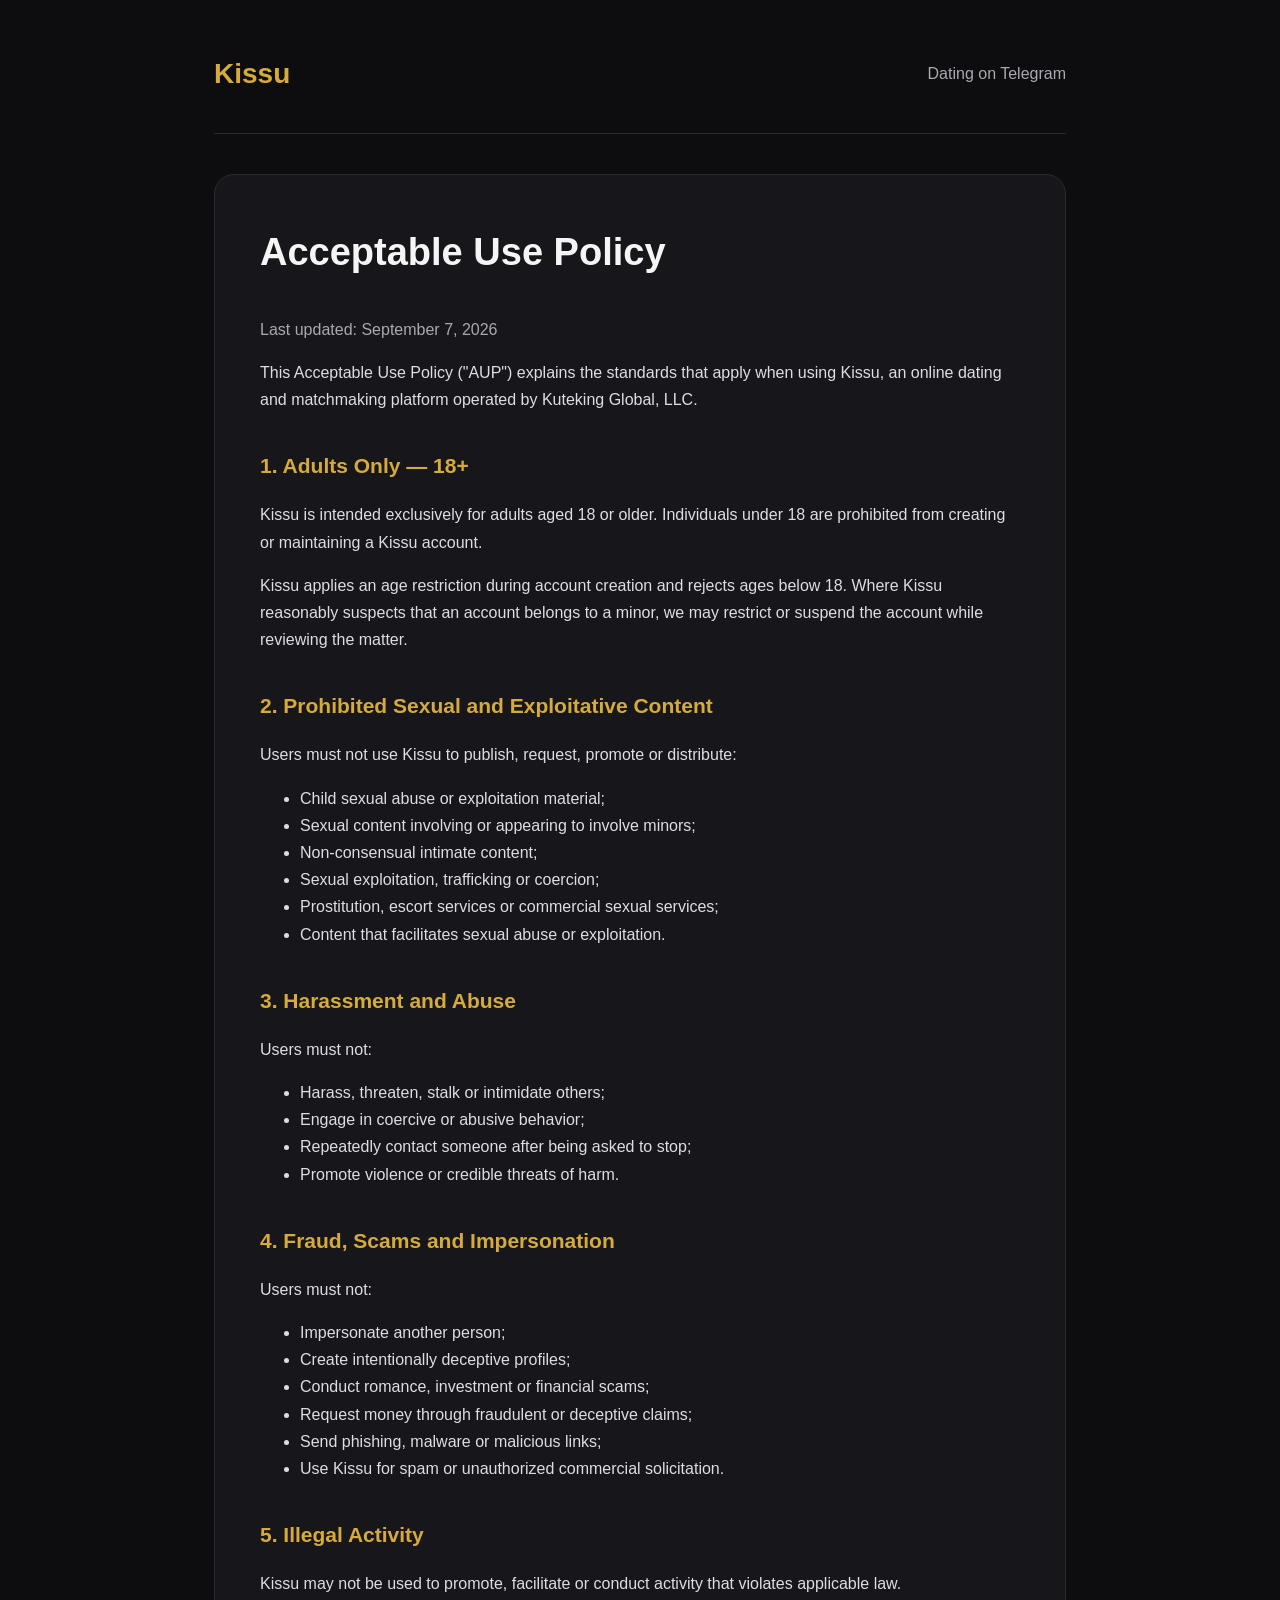
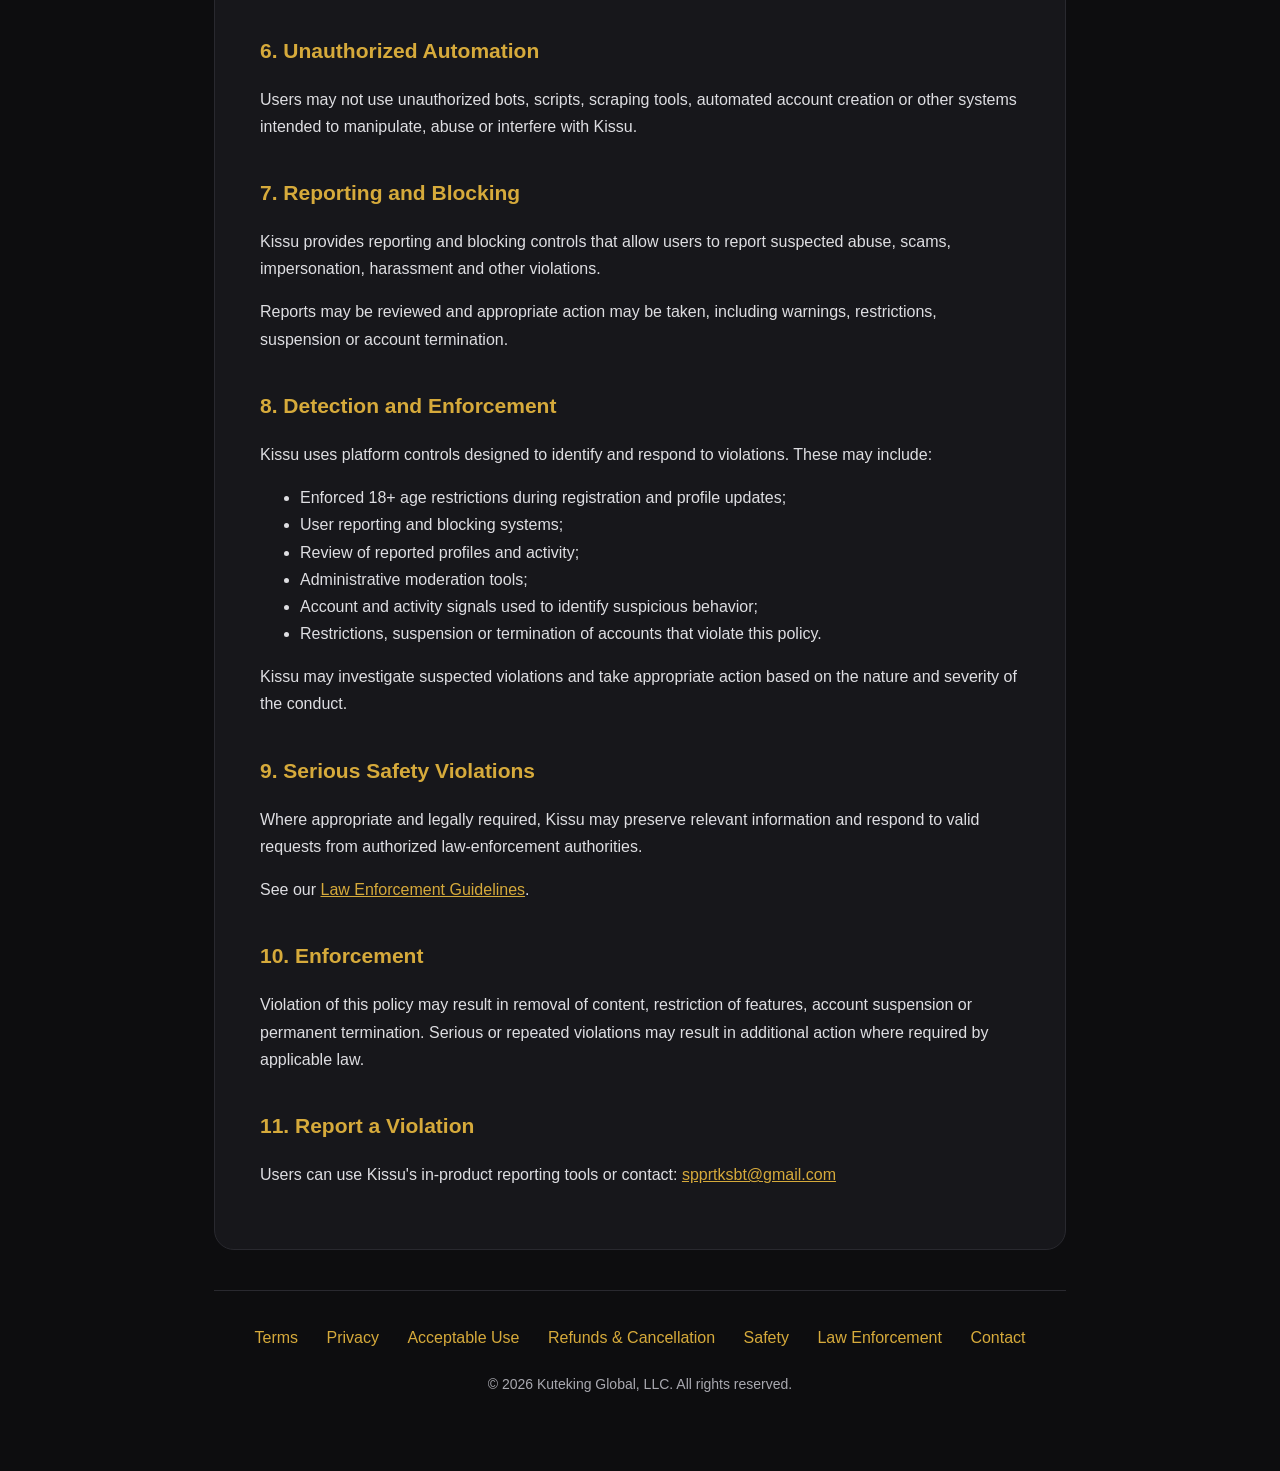
==== acceptable-use.html @ 8da8ca39 "Create acceptable-use.html fix errors" ====
<!DOCTYPE html>
<html lang="en">
<head>
<meta charset="UTF-8">
<meta name="viewport" content="width=device-width, initial-scale=1.0">

<title>Acceptable Use Policy | Kissu</title>
<meta name="description"
content="Kissu Acceptable Use Policy and platform safety standards.">

<link rel="stylesheet" href="/legal.css">
</head>

<body>
<main class="legal-page">

<header class="legal-header">
<a href="/" class="brand">Kissu</a>
<span>Dating on Telegram</span>
</header>

<article>

<h1>Acceptable Use Policy</h1>
<p class="updated">Last updated: September 7, 2026</p>

<p>
This Acceptable Use Policy ("AUP") explains the standards that apply
when using Kissu, an online dating and matchmaking platform operated
by Kuteking Global, LLC.
</p>

<h2>1. Adults Only — 18+</h2>

<p>
Kissu is intended exclusively for adults aged 18 or older.
Individuals under 18 are prohibited from creating or maintaining
a Kissu account.
</p>

<p>
Kissu applies an age restriction during account creation and rejects
ages below 18. Where Kissu reasonably suspects that an account belongs
to a minor, we may restrict or suspend the account while reviewing
the matter.
</p>

<h2>2. Prohibited Sexual and Exploitative Content</h2>

<p>Users must not use Kissu to publish, request, promote or distribute:</p>

<ul>
<li>Child sexual abuse or exploitation material;</li>
<li>Sexual content involving or appearing to involve minors;</li>
<li>Non-consensual intimate content;</li>
<li>Sexual exploitation, trafficking or coercion;</li>
<li>Prostitution, escort services or commercial sexual services;</li>
<li>Content that facilitates sexual abuse or exploitation.</li>
</ul>

<h2>3. Harassment and Abuse</h2>

<p>Users must not:</p>

<ul>
<li>Harass, threaten, stalk or intimidate others;</li>
<li>Engage in coercive or abusive behavior;</li>
<li>Repeatedly contact someone after being asked to stop;</li>
<li>Promote violence or credible threats of harm.</li>
</ul>

<h2>4. Fraud, Scams and Impersonation</h2>

<p>Users must not:</p>

<ul>
<li>Impersonate another person;</li>
<li>Create intentionally deceptive profiles;</li>
<li>Conduct romance, investment or financial scams;</li>
<li>Request money through fraudulent or deceptive claims;</li>
<li>Send phishing, malware or malicious links;</li>
<li>Use Kissu for spam or unauthorized commercial solicitation.</li>
</ul>

<h2>5. Illegal Activity</h2>

<p>
Kissu may not be used to promote, facilitate or conduct activity
that violates applicable law.
</p>

<h2>6. Unauthorized Automation</h2>

<p>
Users may not use unauthorized bots, scripts, scraping tools,
automated account creation or other systems intended to manipulate,
abuse or interfere with Kissu.
</p>

<h2>7. Reporting and Blocking</h2>

<p>
Kissu provides reporting and blocking controls that allow users to
report suspected abuse, scams, impersonation, harassment and other
violations.
</p>

<p>
Reports may be reviewed and appropriate action may be taken,
including warnings, restrictions, suspension or account termination.
</p>

<h2>8. Detection and Enforcement</h2>

<p>
Kissu uses platform controls designed to identify and respond to
violations. These may include:
</p>

<ul>
<li>Enforced 18+ age restrictions during registration and profile updates;</li>
<li>User reporting and blocking systems;</li>
<li>Review of reported profiles and activity;</li>
<li>Administrative moderation tools;</li>
<li>Account and activity signals used to identify suspicious behavior;</li>
<li>Restrictions, suspension or termination of accounts that violate this policy.</li>
</ul>

<p>
Kissu may investigate suspected violations and take appropriate
action based on the nature and severity of the conduct.
</p>

<h2>9. Serious Safety Violations</h2>

<p>
Where appropriate and legally required, Kissu may preserve relevant
information and respond to valid requests from authorized
law-enforcement authorities.
</p>

<p>
See our
<a href="/law-enforcement.html">Law Enforcement Guidelines</a>.
</p>

<h2>10. Enforcement</h2>

<p>
Violation of this policy may result in removal of content,
restriction of features, account suspension or permanent termination.
Serious or repeated violations may result in additional action where
required by applicable law.
</p>

<h2>11. Report a Violation</h2>

<p>
Users can use Kissu's in-product reporting tools or contact:
<a href="mailto:spprtksbt@gmail.com">spprtksbt@gmail.com</a>
</p>

</article>

<footer class="legal-footer">
<a href="/terms.html">Terms</a>
<a href="/privacy.html">Privacy</a>
<a href="/acceptable-use.html">Acceptable Use</a>
<a href="/refund-policy.html">Refunds & Cancellation</a>
<a href="/safety.html">Safety</a>
<a href="/law-enforcement.html">Law Enforcement</a>
<a href="/contact.html">Contact</a>

<p>© 2026 Kuteking Global, LLC. All rights reserved.</p>
</footer>

</main>
</body>
</html>
---- legal.css ----
:root {
  --gold: #d6aa3b;
  --black: #0d0d0f;
  --panel: #17171b;
  --text: #f5f5f5;
  --muted: #a9a9b0;
  --border: #29292f;
}

* {
  box-sizing: border-box;
}

body {
  margin: 0;
  background: var(--black);
  color: var(--text);
  font-family: Inter, -apple-system, BlinkMacSystemFont, "Segoe UI",
               Roboto, Arial, sans-serif;
  line-height: 1.7;
}

.legal-page {
  max-width: 900px;
  margin: auto;
  padding: 30px 24px 60px;
}

.legal-header {
  padding: 20px 0 35px;
  border-bottom: 1px solid var(--border);
  margin-bottom: 40px;
  display: flex;
  justify-content: space-between;
  align-items: center;
}

.brand {
  color: var(--gold);
  font-size: 28px;
  font-weight: 800;
  text-decoration: none;
}

.legal-header span,
.updated {
  color: var(--muted);
}

article {
  background: var(--panel);
  padding: 45px;
  border-radius: 20px;
  border: 1px solid var(--border);
}

h1 {
  font-size: 38px;
  margin-top: 0;
}

h2 {
  color: var(--gold);
  margin-top: 35px;
  font-size: 21px;
}

p,
li {
  color: #dedee2;
}

a {
  color: var(--gold);
}

.legal-footer {
  margin-top: 40px;
  padding-top: 25px;
  border-top: 1px solid var(--border);
  text-align: center;
}

.legal-footer a {
  display: inline-block;
  margin: 8px 12px;
  text-decoration: none;
}

.legal-footer p {
  color: var(--muted);
  font-size: 14px;
}

@media (max-width: 600px) {

  .legal-page {
    padding: 18px 14px 40px;
  }

  article {
    padding: 25px 20px;
    border-radius: 14px;
  }

  h1 {
    font-size: 30px;
  }

  .legal-header {
    align-items: flex-start;
    flex-direction: column;
    gap: 4px;
  }

}
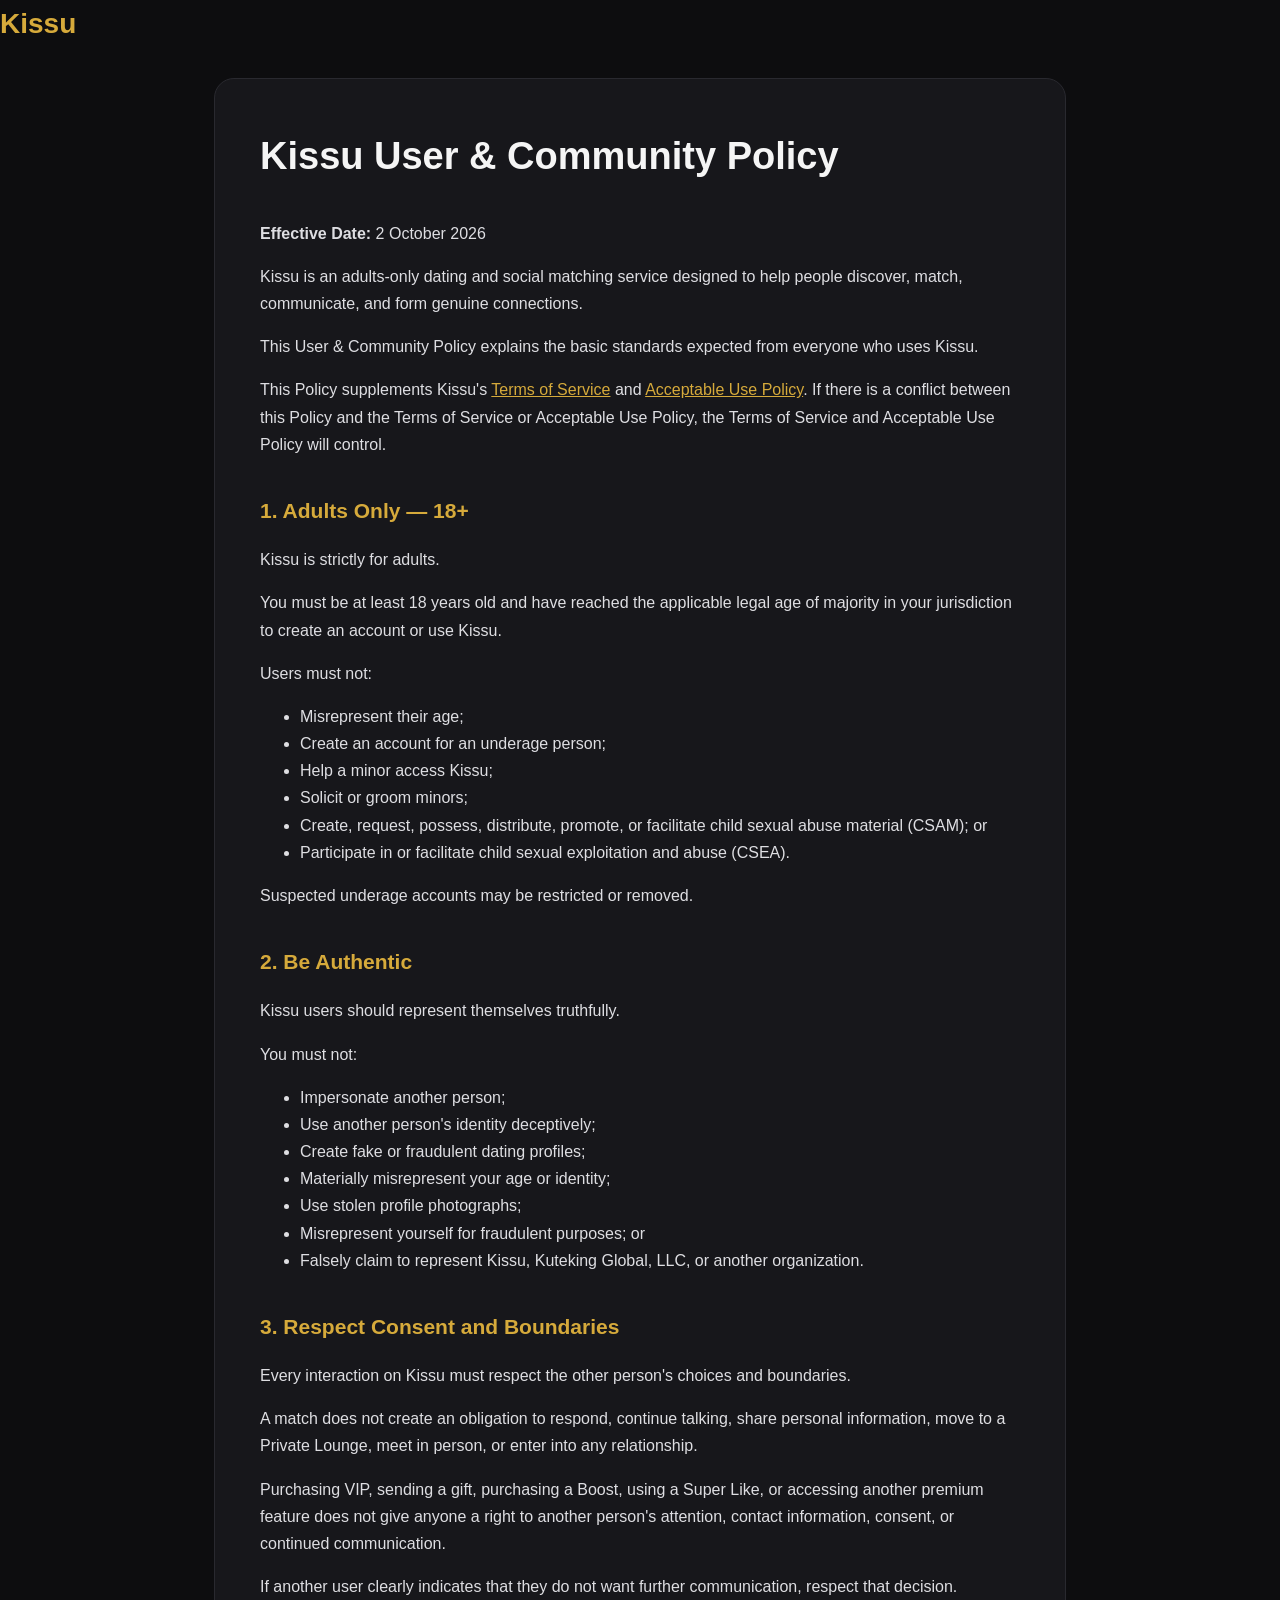
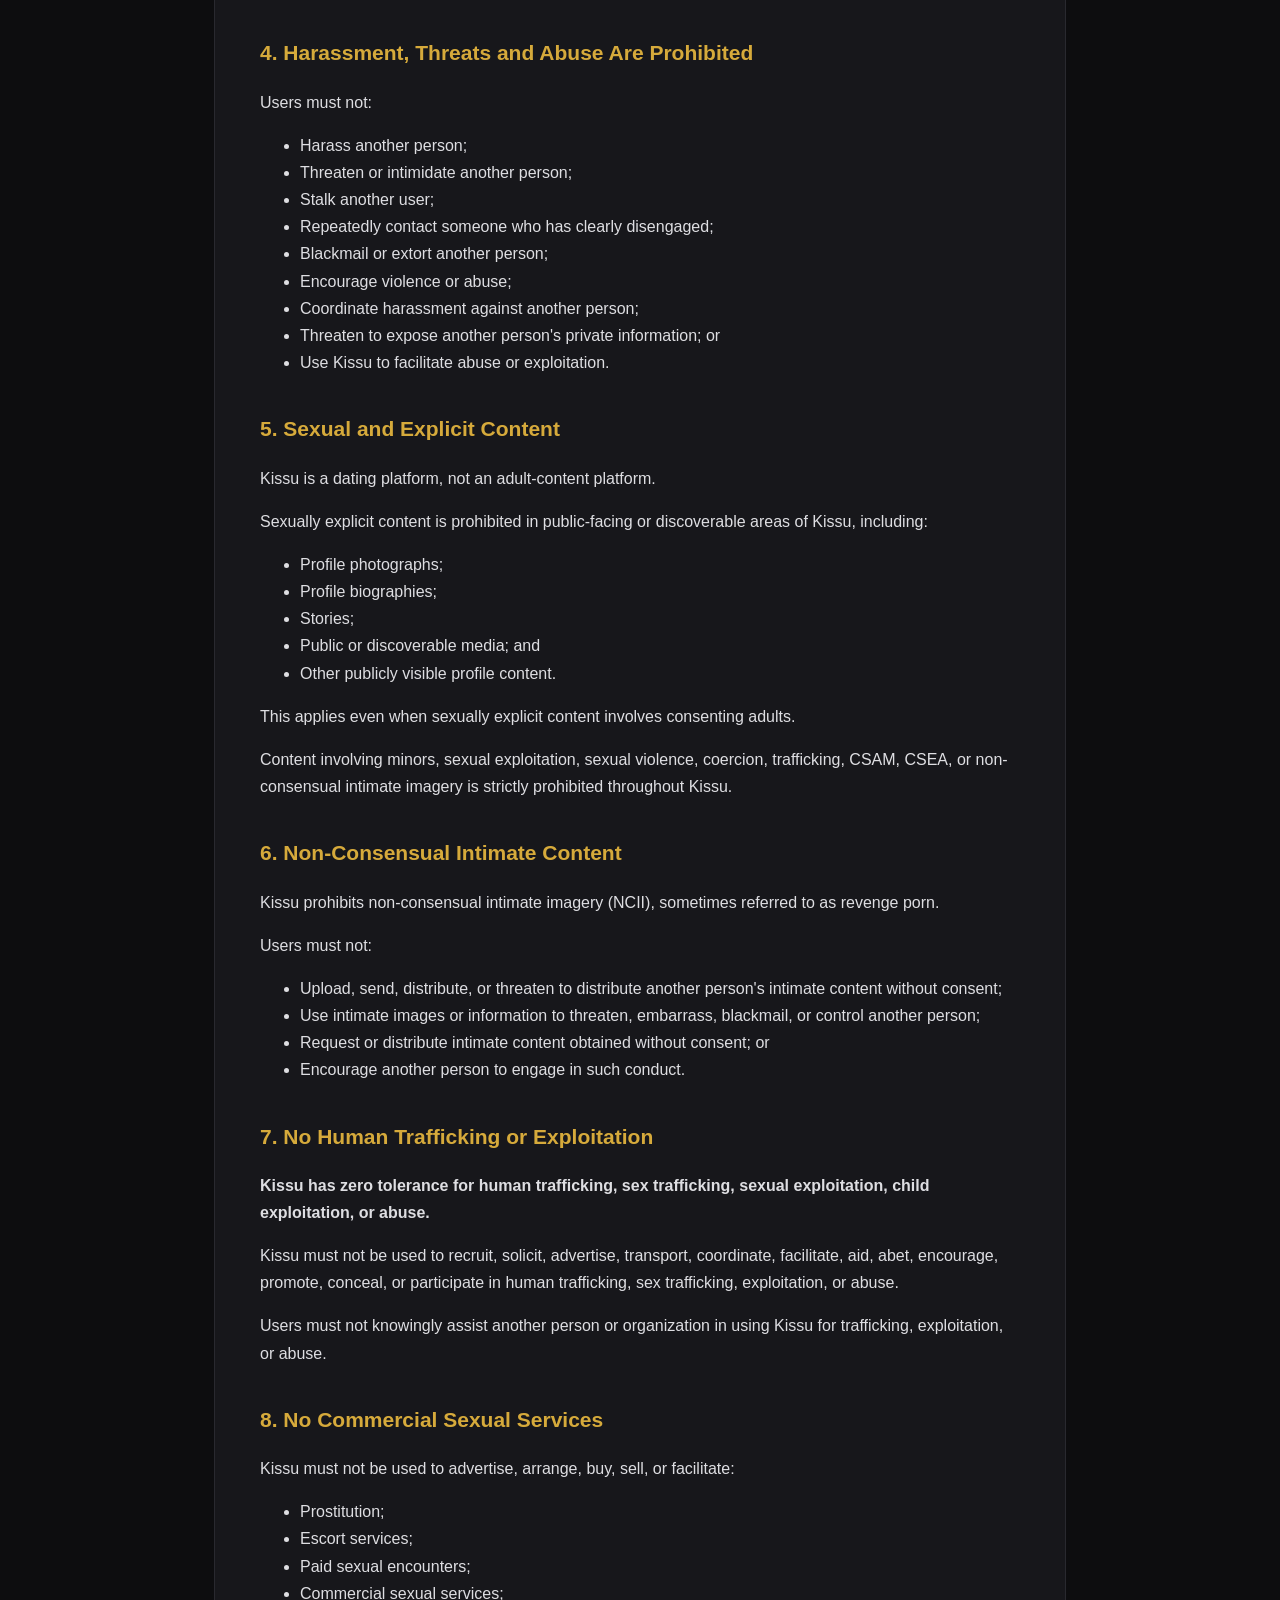
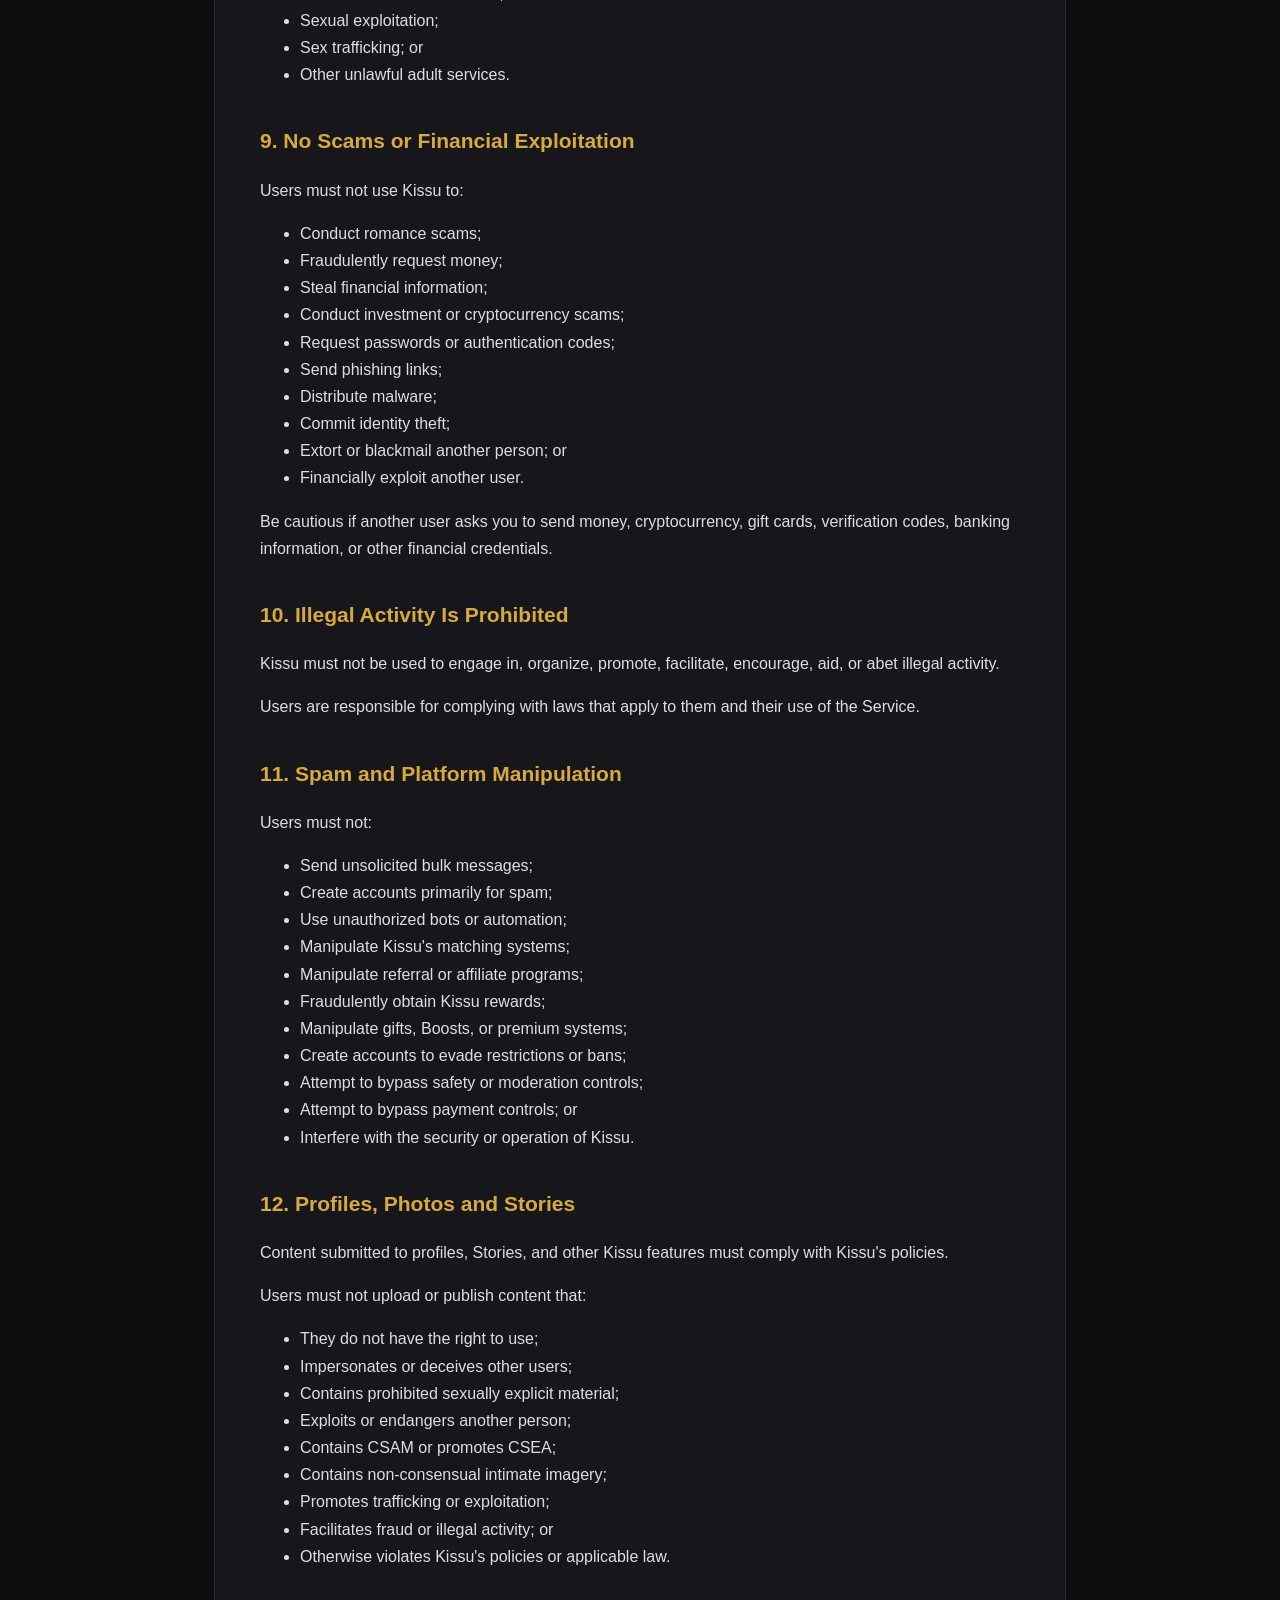
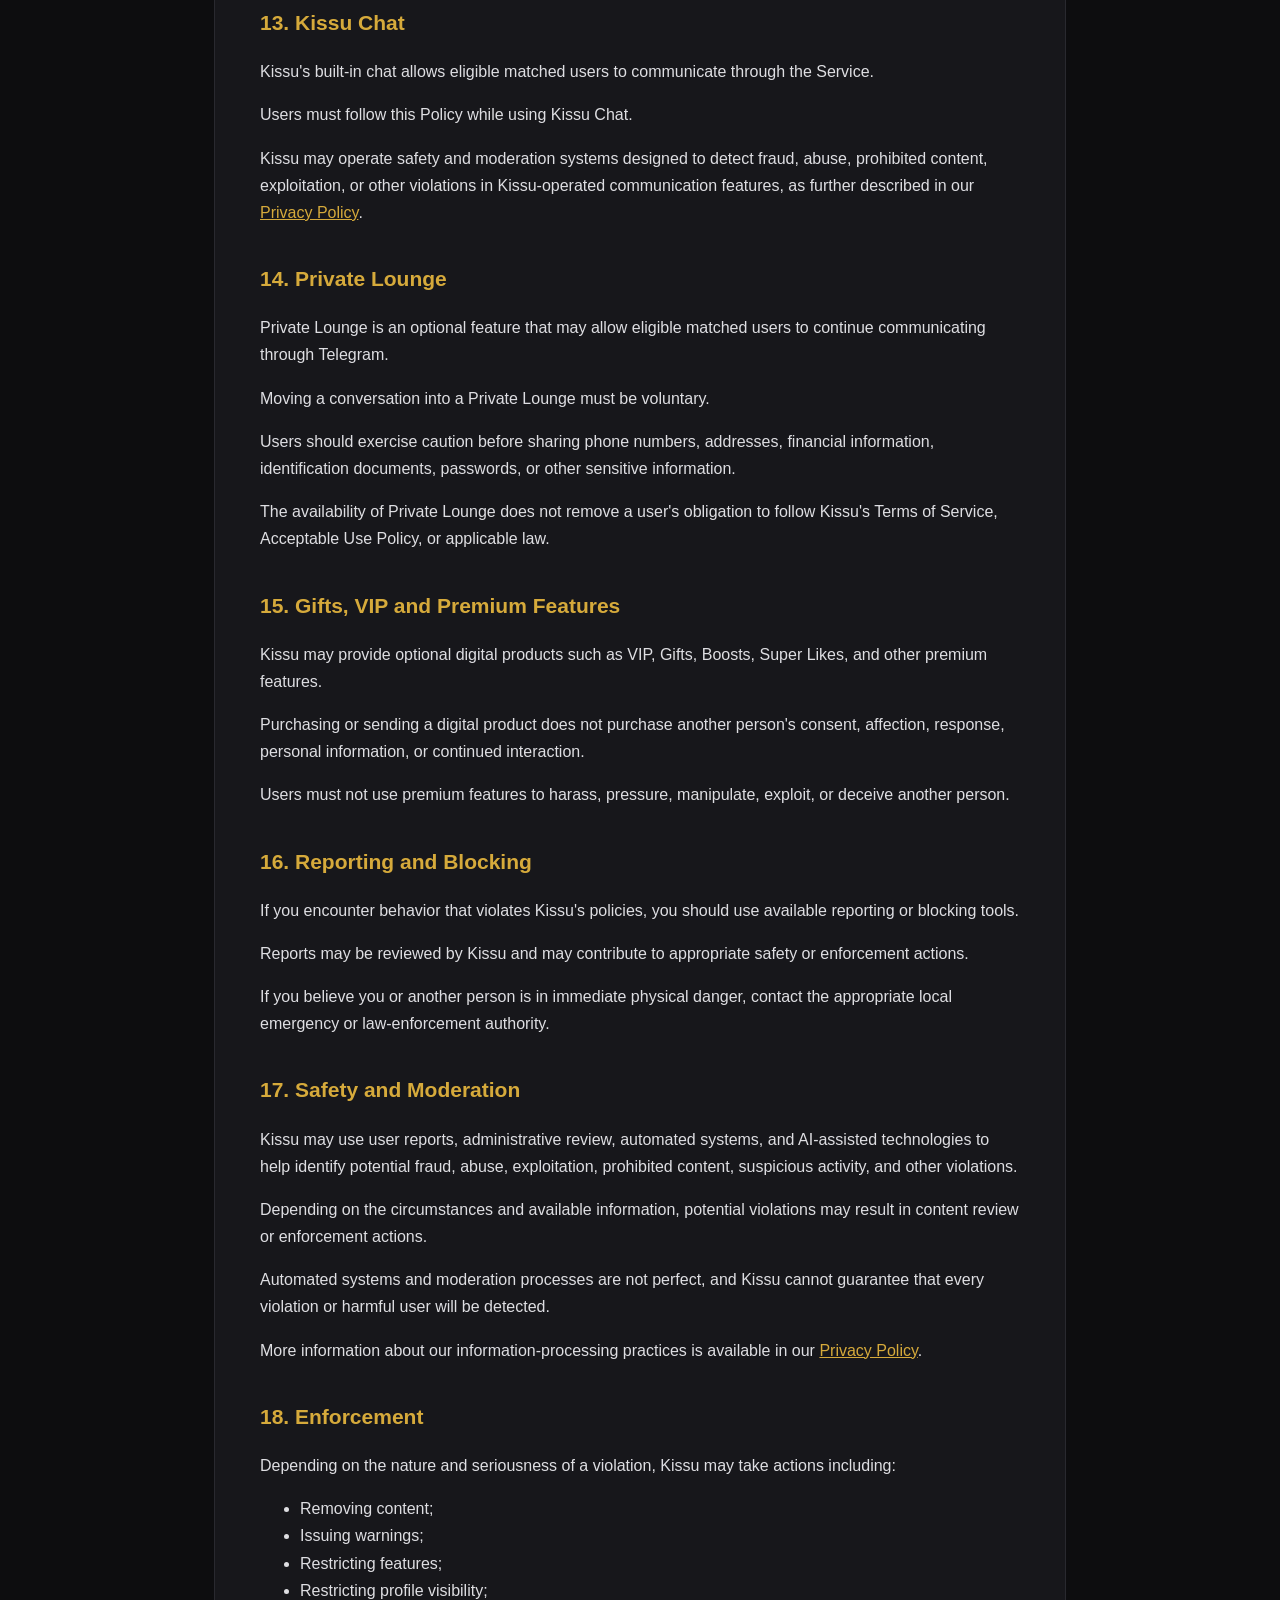
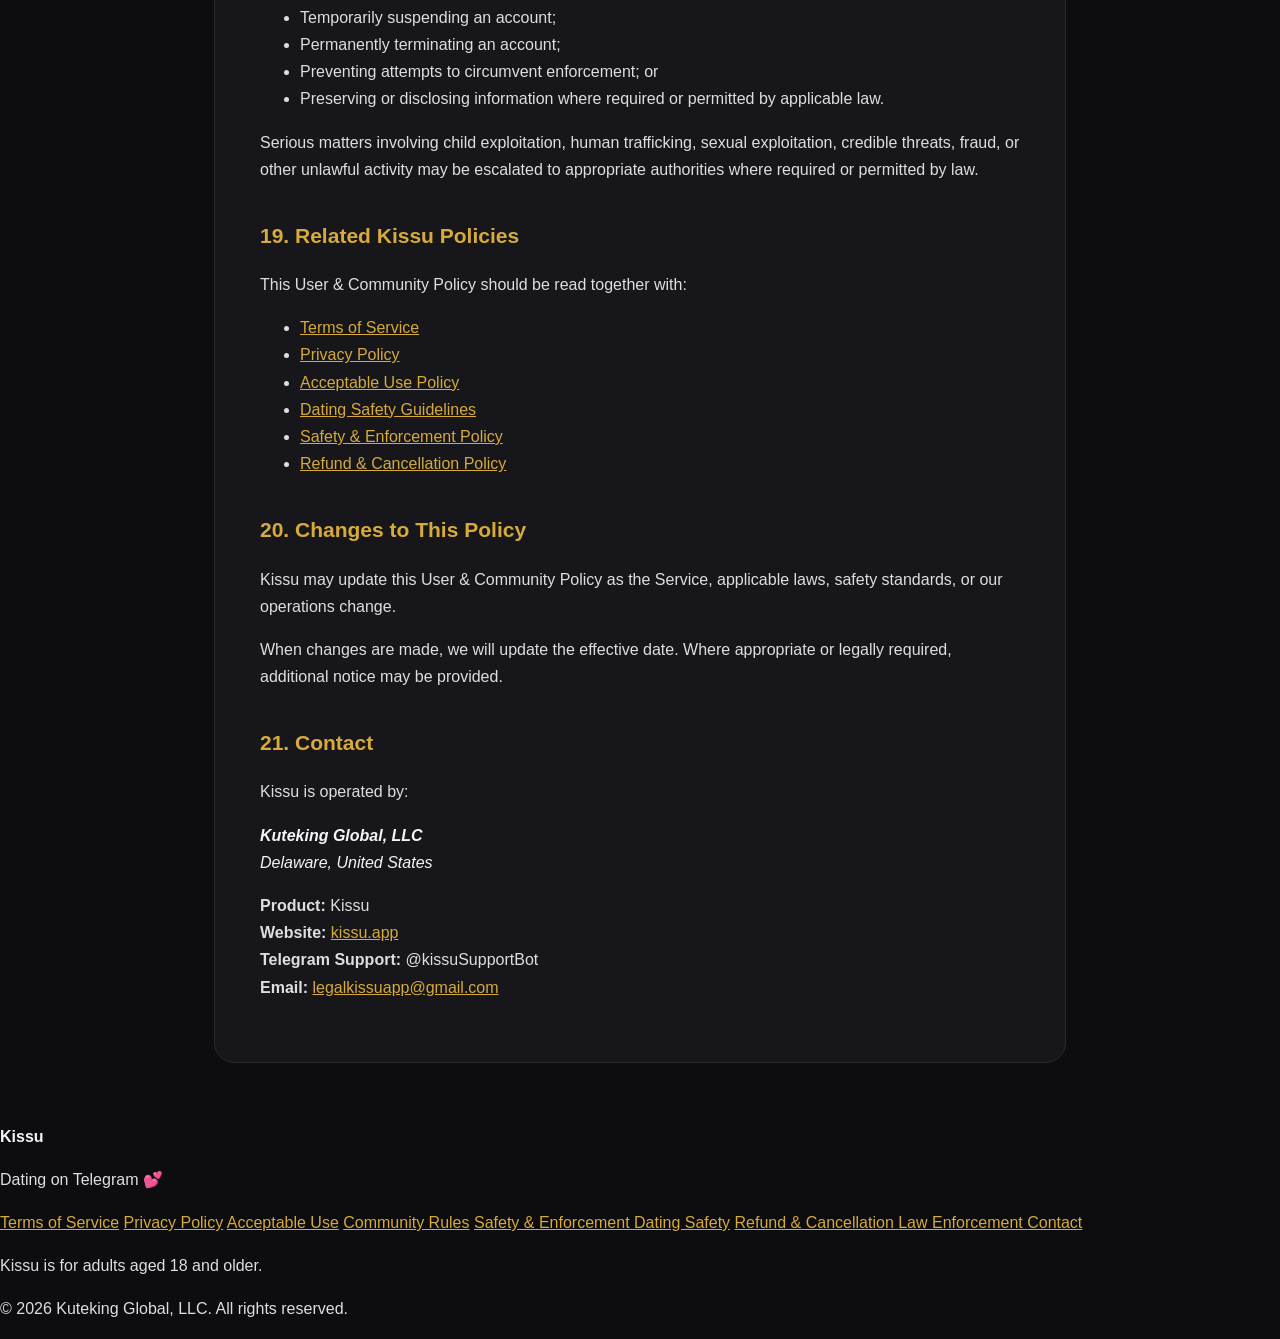
==== commit 75bddea4: "Update acceptable-use.html fix errors" ====
--- a/acceptable-use.html
+++ b/acceptable-use.html
@@ -1,179 +1,590 @@
 <!DOCTYPE html>
 <html lang="en">
 <head>
-<meta charset="UTF-8">
-<meta name="viewport" content="width=device-width, initial-scale=1.0">
-
-<title>Acceptable Use Policy | Kissu</title>
-<meta name="description"
-content="Kissu Acceptable Use Policy and platform safety standards.">
-
-<link rel="stylesheet" href="/legal.css">
+  <meta charset="UTF-8">
+  <meta name="viewport" content="width=device-width, initial-scale=1.0">
+
+  <title>User & Community Policy | Kissu</title>
+
+  <meta
+    name="description"
+    content="Kissu User and Community Policy outlining the rules and standards for using the Kissu dating and social matching platform."
+  >
+
+  <meta name="robots" content="index, follow">
+
+  <link rel="stylesheet" href="/legal.css">
 </head>
 
 <body>
+
+<header class="site-header">
+  <div class="container">
+    <a href="/" class="brand">Kissu</a>
+  </div>
+</header>
+
+
 <main class="legal-page">
-
-<header class="legal-header">
-<a href="/" class="brand">Kissu</a>
-<span>Dating on Telegram</span>
-</header>
-
-<article>
-
-<h1>Acceptable Use Policy</h1>
-<p class="updated">Last updated: September 7, 2026</p>
-
-<p>
-This Acceptable Use Policy ("AUP") explains the standards that apply
-when using Kissu, an online dating and matchmaking platform operated
-by Kuteking Global, LLC.
-</p>
-
-<h2>1. Adults Only — 18+</h2>
-
-<p>
-Kissu is intended exclusively for adults aged 18 or older.
-Individuals under 18 are prohibited from creating or maintaining
-a Kissu account.
-</p>
-
-<p>
-Kissu applies an age restriction during account creation and rejects
-ages below 18. Where Kissu reasonably suspects that an account belongs
-to a minor, we may restrict or suspend the account while reviewing
-the matter.
-</p>
-
-<h2>2. Prohibited Sexual and Exploitative Content</h2>
-
-<p>Users must not use Kissu to publish, request, promote or distribute:</p>
-
-<ul>
-<li>Child sexual abuse or exploitation material;</li>
-<li>Sexual content involving or appearing to involve minors;</li>
-<li>Non-consensual intimate content;</li>
-<li>Sexual exploitation, trafficking or coercion;</li>
-<li>Prostitution, escort services or commercial sexual services;</li>
-<li>Content that facilitates sexual abuse or exploitation.</li>
-</ul>
-
-<h2>3. Harassment and Abuse</h2>
-
-<p>Users must not:</p>
-
-<ul>
-<li>Harass, threaten, stalk or intimidate others;</li>
-<li>Engage in coercive or abusive behavior;</li>
-<li>Repeatedly contact someone after being asked to stop;</li>
-<li>Promote violence or credible threats of harm.</li>
-</ul>
-
-<h2>4. Fraud, Scams and Impersonation</h2>
-
-<p>Users must not:</p>
-
-<ul>
-<li>Impersonate another person;</li>
-<li>Create intentionally deceptive profiles;</li>
-<li>Conduct romance, investment or financial scams;</li>
-<li>Request money through fraudulent or deceptive claims;</li>
-<li>Send phishing, malware or malicious links;</li>
-<li>Use Kissu for spam or unauthorized commercial solicitation.</li>
-</ul>
-
-<h2>5. Illegal Activity</h2>
-
-<p>
-Kissu may not be used to promote, facilitate or conduct activity
-that violates applicable law.
-</p>
-
-<h2>6. Unauthorized Automation</h2>
-
-<p>
-Users may not use unauthorized bots, scripts, scraping tools,
-automated account creation or other systems intended to manipulate,
-abuse or interfere with Kissu.
-</p>
-
-<h2>7. Reporting and Blocking</h2>
-
-<p>
-Kissu provides reporting and blocking controls that allow users to
-report suspected abuse, scams, impersonation, harassment and other
-violations.
-</p>
-
-<p>
-Reports may be reviewed and appropriate action may be taken,
-including warnings, restrictions, suspension or account termination.
-</p>
-
-<h2>8. Detection and Enforcement</h2>
-
-<p>
-Kissu uses platform controls designed to identify and respond to
-violations. These may include:
-</p>
-
-<ul>
-<li>Enforced 18+ age restrictions during registration and profile updates;</li>
-<li>User reporting and blocking systems;</li>
-<li>Review of reported profiles and activity;</li>
-<li>Administrative moderation tools;</li>
-<li>Account and activity signals used to identify suspicious behavior;</li>
-<li>Restrictions, suspension or termination of accounts that violate this policy.</li>
-</ul>
-
-<p>
-Kissu may investigate suspected violations and take appropriate
-action based on the nature and severity of the conduct.
-</p>
-
-<h2>9. Serious Safety Violations</h2>
-
-<p>
-Where appropriate and legally required, Kissu may preserve relevant
-information and respond to valid requests from authorized
-law-enforcement authorities.
-</p>
-
-<p>
-See our
-<a href="/law-enforcement.html">Law Enforcement Guidelines</a>.
-</p>
-
-<h2>10. Enforcement</h2>
-
-<p>
-Violation of this policy may result in removal of content,
-restriction of features, account suspension or permanent termination.
-Serious or repeated violations may result in additional action where
-required by applicable law.
-</p>
-
-<h2>11. Report a Violation</h2>
-
-<p>
-Users can use Kissu's in-product reporting tools or contact:
-<a href="mailto:spprtksbt@gmail.com">spprtksbt@gmail.com</a>
-</p>
-
-</article>
-
-<footer class="legal-footer">
-<a href="/terms.html">Terms</a>
-<a href="/privacy.html">Privacy</a>
-<a href="/acceptable-use.html">Acceptable Use</a>
-<a href="/refund-policy.html">Refunds & Cancellation</a>
-<a href="/safety.html">Safety</a>
-<a href="/law-enforcement.html">Law Enforcement</a>
-<a href="/contact.html">Contact</a>
-
-<p>© 2026 Kuteking Global, LLC. All rights reserved.</p>
+  <article class="container">
+
+    <h1>Kissu User &amp; Community Policy</h1>
+
+    <p>
+      <strong>Effective Date:</strong> 2 October 2026
+    </p>
+
+    <p>
+      Kissu is an adults-only dating and social matching service designed
+      to help people discover, match, communicate, and form genuine
+      connections.
+    </p>
+
+    <p>
+      This User &amp; Community Policy explains the basic standards expected
+      from everyone who uses Kissu.
+    </p>
+
+    <p>
+      This Policy supplements Kissu's
+      <a href="/terms.html">Terms of Service</a> and
+      <a href="/acceptable-use.html">Acceptable Use Policy</a>.
+      If there is a conflict between this Policy and the Terms of Service
+      or Acceptable Use Policy, the Terms of Service and Acceptable Use
+      Policy will control.
+    </p>
+
+
+    <h2>1. Adults Only — 18+</h2>
+
+    <p>
+      Kissu is strictly for adults.
+    </p>
+
+    <p>
+      You must be at least 18 years old and have reached the applicable
+      legal age of majority in your jurisdiction to create an account or
+      use Kissu.
+    </p>
+
+    <p>Users must not:</p>
+
+    <ul>
+      <li>Misrepresent their age;</li>
+      <li>Create an account for an underage person;</li>
+      <li>Help a minor access Kissu;</li>
+      <li>Solicit or groom minors;</li>
+      <li>
+        Create, request, possess, distribute, promote, or facilitate child
+        sexual abuse material (CSAM); or
+      </li>
+      <li>
+        Participate in or facilitate child sexual exploitation and abuse
+        (CSEA).
+      </li>
+    </ul>
+
+    <p>
+      Suspected underage accounts may be restricted or removed.
+    </p>
+
+
+    <h2>2. Be Authentic</h2>
+
+    <p>
+      Kissu users should represent themselves truthfully.
+    </p>
+
+    <p>You must not:</p>
+
+    <ul>
+      <li>Impersonate another person;</li>
+      <li>Use another person's identity deceptively;</li>
+      <li>Create fake or fraudulent dating profiles;</li>
+      <li>Materially misrepresent your age or identity;</li>
+      <li>Use stolen profile photographs;</li>
+      <li>Misrepresent yourself for fraudulent purposes; or</li>
+      <li>
+        Falsely claim to represent Kissu, Kuteking Global, LLC, or another
+        organization.
+      </li>
+    </ul>
+
+
+    <h2>3. Respect Consent and Boundaries</h2>
+
+    <p>
+      Every interaction on Kissu must respect the other person's choices
+      and boundaries.
+    </p>
+
+    <p>
+      A match does not create an obligation to respond, continue talking,
+      share personal information, move to a Private Lounge, meet in person,
+      or enter into any relationship.
+    </p>
+
+    <p>
+      Purchasing VIP, sending a gift, purchasing a Boost, using a Super
+      Like, or accessing another premium feature does not give anyone a
+      right to another person's attention, contact information, consent,
+      or continued communication.
+    </p>
+
+    <p>
+      If another user clearly indicates that they do not want further
+      communication, respect that decision.
+    </p>
+
+
+    <h2>4. Harassment, Threats and Abuse Are Prohibited</h2>
+
+    <p>Users must not:</p>
+
+    <ul>
+      <li>Harass another person;</li>
+      <li>Threaten or intimidate another person;</li>
+      <li>Stalk another user;</li>
+      <li>Repeatedly contact someone who has clearly disengaged;</li>
+      <li>Blackmail or extort another person;</li>
+      <li>Encourage violence or abuse;</li>
+      <li>Coordinate harassment against another person;</li>
+      <li>Threaten to expose another person's private information; or</li>
+      <li>Use Kissu to facilitate abuse or exploitation.</li>
+    </ul>
+
+
+    <h2>5. Sexual and Explicit Content</h2>
+
+    <p>
+      Kissu is a dating platform, not an adult-content platform.
+    </p>
+
+    <p>
+      Sexually explicit content is prohibited in public-facing or
+      discoverable areas of Kissu, including:
+    </p>
+
+    <ul>
+      <li>Profile photographs;</li>
+      <li>Profile biographies;</li>
+      <li>Stories;</li>
+      <li>Public or discoverable media; and</li>
+      <li>Other publicly visible profile content.</li>
+    </ul>
+
+    <p>
+      This applies even when sexually explicit content involves consenting
+      adults.
+    </p>
+
+    <p>
+      Content involving minors, sexual exploitation, sexual violence,
+      coercion, trafficking, CSAM, CSEA, or non-consensual intimate
+      imagery is strictly prohibited throughout Kissu.
+    </p>
+
+
+    <h2>6. Non-Consensual Intimate Content</h2>
+
+    <p>
+      Kissu prohibits non-consensual intimate imagery (NCII), sometimes
+      referred to as revenge porn.
+    </p>
+
+    <p>Users must not:</p>
+
+    <ul>
+      <li>
+        Upload, send, distribute, or threaten to distribute another
+        person's intimate content without consent;
+      </li>
+
+      <li>
+        Use intimate images or information to threaten, embarrass,
+        blackmail, or control another person;
+      </li>
+
+      <li>
+        Request or distribute intimate content obtained without consent;
+        or
+      </li>
+
+      <li>
+        Encourage another person to engage in such conduct.
+      </li>
+    </ul>
+
+
+    <h2>7. No Human Trafficking or Exploitation</h2>
+
+    <p>
+      <strong>
+        Kissu has zero tolerance for human trafficking, sex trafficking,
+        sexual exploitation, child exploitation, or abuse.
+      </strong>
+    </p>
+
+    <p>
+      Kissu must not be used to recruit, solicit, advertise, transport,
+      coordinate, facilitate, aid, abet, encourage, promote, conceal, or
+      participate in human trafficking, sex trafficking, exploitation, or
+      abuse.
+    </p>
+
+    <p>
+      Users must not knowingly assist another person or organization in
+      using Kissu for trafficking, exploitation, or abuse.
+    </p>
+
+
+    <h2>8. No Commercial Sexual Services</h2>
+
+    <p>Kissu must not be used to advertise, arrange, buy, sell, or facilitate:</p>
+
+    <ul>
+      <li>Prostitution;</li>
+      <li>Escort services;</li>
+      <li>Paid sexual encounters;</li>
+      <li>Commercial sexual services;</li>
+      <li>Sexual exploitation;</li>
+      <li>Sex trafficking; or</li>
+      <li>Other unlawful adult services.</li>
+    </ul>
+
+
+    <h2>9. No Scams or Financial Exploitation</h2>
+
+    <p>Users must not use Kissu to:</p>
+
+    <ul>
+      <li>Conduct romance scams;</li>
+      <li>Fraudulently request money;</li>
+      <li>Steal financial information;</li>
+      <li>Conduct investment or cryptocurrency scams;</li>
+      <li>Request passwords or authentication codes;</li>
+      <li>Send phishing links;</li>
+      <li>Distribute malware;</li>
+      <li>Commit identity theft;</li>
+      <li>Extort or blackmail another person; or</li>
+      <li>Financially exploit another user.</li>
+    </ul>
+
+    <p>
+      Be cautious if another user asks you to send money, cryptocurrency,
+      gift cards, verification codes, banking information, or other
+      financial credentials.
+    </p>
+
+
+    <h2>10. Illegal Activity Is Prohibited</h2>
+
+    <p>
+      Kissu must not be used to engage in, organize, promote, facilitate,
+      encourage, aid, or abet illegal activity.
+    </p>
+
+    <p>
+      Users are responsible for complying with laws that apply to them and
+      their use of the Service.
+    </p>
+
+
+    <h2>11. Spam and Platform Manipulation</h2>
+
+    <p>Users must not:</p>
+
+    <ul>
+      <li>Send unsolicited bulk messages;</li>
+      <li>Create accounts primarily for spam;</li>
+      <li>Use unauthorized bots or automation;</li>
+      <li>Manipulate Kissu's matching systems;</li>
+      <li>Manipulate referral or affiliate programs;</li>
+      <li>Fraudulently obtain Kissu rewards;</li>
+      <li>Manipulate gifts, Boosts, or premium systems;</li>
+      <li>Create accounts to evade restrictions or bans;</li>
+      <li>Attempt to bypass safety or moderation controls;</li>
+      <li>Attempt to bypass payment controls; or</li>
+      <li>Interfere with the security or operation of Kissu.</li>
+    </ul>
+
+
+    <h2>12. Profiles, Photos and Stories</h2>
+
+    <p>
+      Content submitted to profiles, Stories, and other Kissu features
+      must comply with Kissu's policies.
+    </p>
+
+    <p>Users must not upload or publish content that:</p>
+
+    <ul>
+      <li>They do not have the right to use;</li>
+      <li>Impersonates or deceives other users;</li>
+      <li>Contains prohibited sexually explicit material;</li>
+      <li>Exploits or endangers another person;</li>
+      <li>Contains CSAM or promotes CSEA;</li>
+      <li>Contains non-consensual intimate imagery;</li>
+      <li>Promotes trafficking or exploitation;</li>
+      <li>Facilitates fraud or illegal activity; or</li>
+      <li>Otherwise violates Kissu's policies or applicable law.</li>
+    </ul>
+
+
+    <h2>13. Kissu Chat</h2>
+
+    <p>
+      Kissu's built-in chat allows eligible matched users to communicate
+      through the Service.
+    </p>
+
+    <p>
+      Users must follow this Policy while using Kissu Chat.
+    </p>
+
+    <p>
+      Kissu may operate safety and moderation systems designed to detect
+      fraud, abuse, prohibited content, exploitation, or other violations
+      in Kissu-operated communication features, as further described in
+      our <a href="/privacy.html">Privacy Policy</a>.
+    </p>
+
+
+    <h2>14. Private Lounge</h2>
+
+    <p>
+      Private Lounge is an optional feature that may allow eligible matched
+      users to continue communicating through Telegram.
+    </p>
+
+    <p>
+      Moving a conversation into a Private Lounge must be voluntary.
+    </p>
+
+    <p>
+      Users should exercise caution before sharing phone numbers, addresses,
+      financial information, identification documents, passwords, or other
+      sensitive information.
+    </p>
+
+    <p>
+      The availability of Private Lounge does not remove a user's obligation
+      to follow Kissu's Terms of Service, Acceptable Use Policy, or applicable
+      law.
+    </p>
+
+
+    <h2>15. Gifts, VIP and Premium Features</h2>
+
+    <p>
+      Kissu may provide optional digital products such as VIP, Gifts,
+      Boosts, Super Likes, and other premium features.
+    </p>
+
+    <p>
+      Purchasing or sending a digital product does not purchase another
+      person's consent, affection, response, personal information, or
+      continued interaction.
+    </p>
+
+    <p>
+      Users must not use premium features to harass, pressure, manipulate,
+      exploit, or deceive another person.
+    </p>
+
+
+    <h2>16. Reporting and Blocking</h2>
+
+    <p>
+      If you encounter behavior that violates Kissu's policies, you should
+      use available reporting or blocking tools.
+    </p>
+
+    <p>
+      Reports may be reviewed by Kissu and may contribute to appropriate
+      safety or enforcement actions.
+    </p>
+
+    <p>
+      If you believe you or another person is in immediate physical danger,
+      contact the appropriate local emergency or law-enforcement authority.
+    </p>
+
+
+    <h2>17. Safety and Moderation</h2>
+
+    <p>
+      Kissu may use user reports, administrative review, automated systems,
+      and AI-assisted technologies to help identify potential fraud, abuse,
+      exploitation, prohibited content, suspicious activity, and other
+      violations.
+    </p>
+
+    <p>
+      Depending on the circumstances and available information, potential
+      violations may result in content review or enforcement actions.
+    </p>
+
+    <p>
+      Automated systems and moderation processes are not perfect, and Kissu
+      cannot guarantee that every violation or harmful user will be detected.
+    </p>
+
+    <p>
+      More information about our information-processing practices is
+      available in our <a href="/privacy.html">Privacy Policy</a>.
+    </p>
+
+
+    <h2>18. Enforcement</h2>
+
+    <p>
+      Depending on the nature and seriousness of a violation, Kissu may take
+      actions including:
+    </p>
+
+    <ul>
+      <li>Removing content;</li>
+      <li>Issuing warnings;</li>
+      <li>Restricting features;</li>
+      <li>Restricting profile visibility;</li>
+      <li>Temporarily suspending an account;</li>
+      <li>Permanently terminating an account;</li>
+      <li>Preventing attempts to circumvent enforcement; or</li>
+      <li>
+        Preserving or disclosing information where required or permitted by
+        applicable law.
+      </li>
+    </ul>
+
+    <p>
+      Serious matters involving child exploitation, human trafficking,
+      sexual exploitation, credible threats, fraud, or other unlawful
+      activity may be escalated to appropriate authorities where required
+      or permitted by law.
+    </p>
+
+
+    <h2>19. Related Kissu Policies</h2>
+
+    <p>
+      This User &amp; Community Policy should be read together with:
+    </p>
+
+    <ul>
+      <li>
+        <a href="/terms.html">Terms of Service</a>
+      </li>
+
+      <li>
+        <a href="/privacy.html">Privacy Policy</a>
+      </li>
+
+      <li>
+        <a href="/acceptable-use.html">Acceptable Use Policy</a>
+      </li>
+
+      <li>
+        <a href="/safety.html">Dating Safety Guidelines</a>
+      </li>
+
+      <li>
+        <a href="/enforcement.html">Safety &amp; Enforcement Policy</a>
+      </li>
+
+      <li>
+        <a href="/refund-policy.html">Refund &amp; Cancellation Policy</a>
+      </li>
+    </ul>
+
+
+    <h2>20. Changes to This Policy</h2>
+
+    <p>
+      Kissu may update this User &amp; Community Policy as the Service,
+      applicable laws, safety standards, or our operations change.
+    </p>
+
+    <p>
+      When changes are made, we will update the effective date. Where
+      appropriate or legally required, additional notice may be provided.
+    </p>
+
+
+    <h2>21. Contact</h2>
+
+    <p>Kissu is operated by:</p>
+
+    <address>
+      <strong>Kuteking Global, LLC</strong><br>
+      Delaware, United States
+    </address>
+
+    <p>
+      <strong>Product:</strong> Kissu<br>
+
+      <strong>Website:</strong>
+      <a href="https://kissu.app">kissu.app</a><br>
+
+      <strong>Telegram Support:</strong>
+      @kissuSupportBot<br>
+
+      <strong>Email:</strong>
+      <a href="mailto:legalkissuapp@gmail.com">
+        legalkissuapp@gmail.com
+      </a>
+    </p>
+
+  </article>
+</main>
+
+
+<footer class="site-footer">
+  <div class="container">
+
+    <div class="footer-brand">
+      <strong>Kissu</strong>
+      <p>Dating on Telegram 💕</p>
+    </div>
+
+    <nav class="footer-links" aria-label="Legal links">
+
+      <a href="/terms.html">Terms of Service</a>
+
+      <a href="/privacy.html">Privacy Policy</a>
+
+      <a href="/acceptable-use.html">Acceptable Use</a>
+
+      <a href="/user-policy.html">Community Rules</a>
+
+      <a href="/enforcement.html">
+        Safety &amp; Enforcement
+      </a>
+
+      <a href="/safety.html">Dating Safety</a>
+
+      <a href="/refund-policy.html">
+        Refund &amp; Cancellation
+      </a>
+
+      <a href="/law-enforcement.html">
+        Law Enforcement
+      </a>
+
+      <a href="/contact.html">Contact</a>
+
+    </nav>
+
+    <p class="footer-age">
+      Kissu is for adults aged 18 and older.
+    </p>
+
+    <p class="footer-copy">
+      © 2026 Kuteking Global, LLC. All rights reserved.
+    </p>
+
+  </div>
 </footer>
 
-</main>
 </body>
 </html>
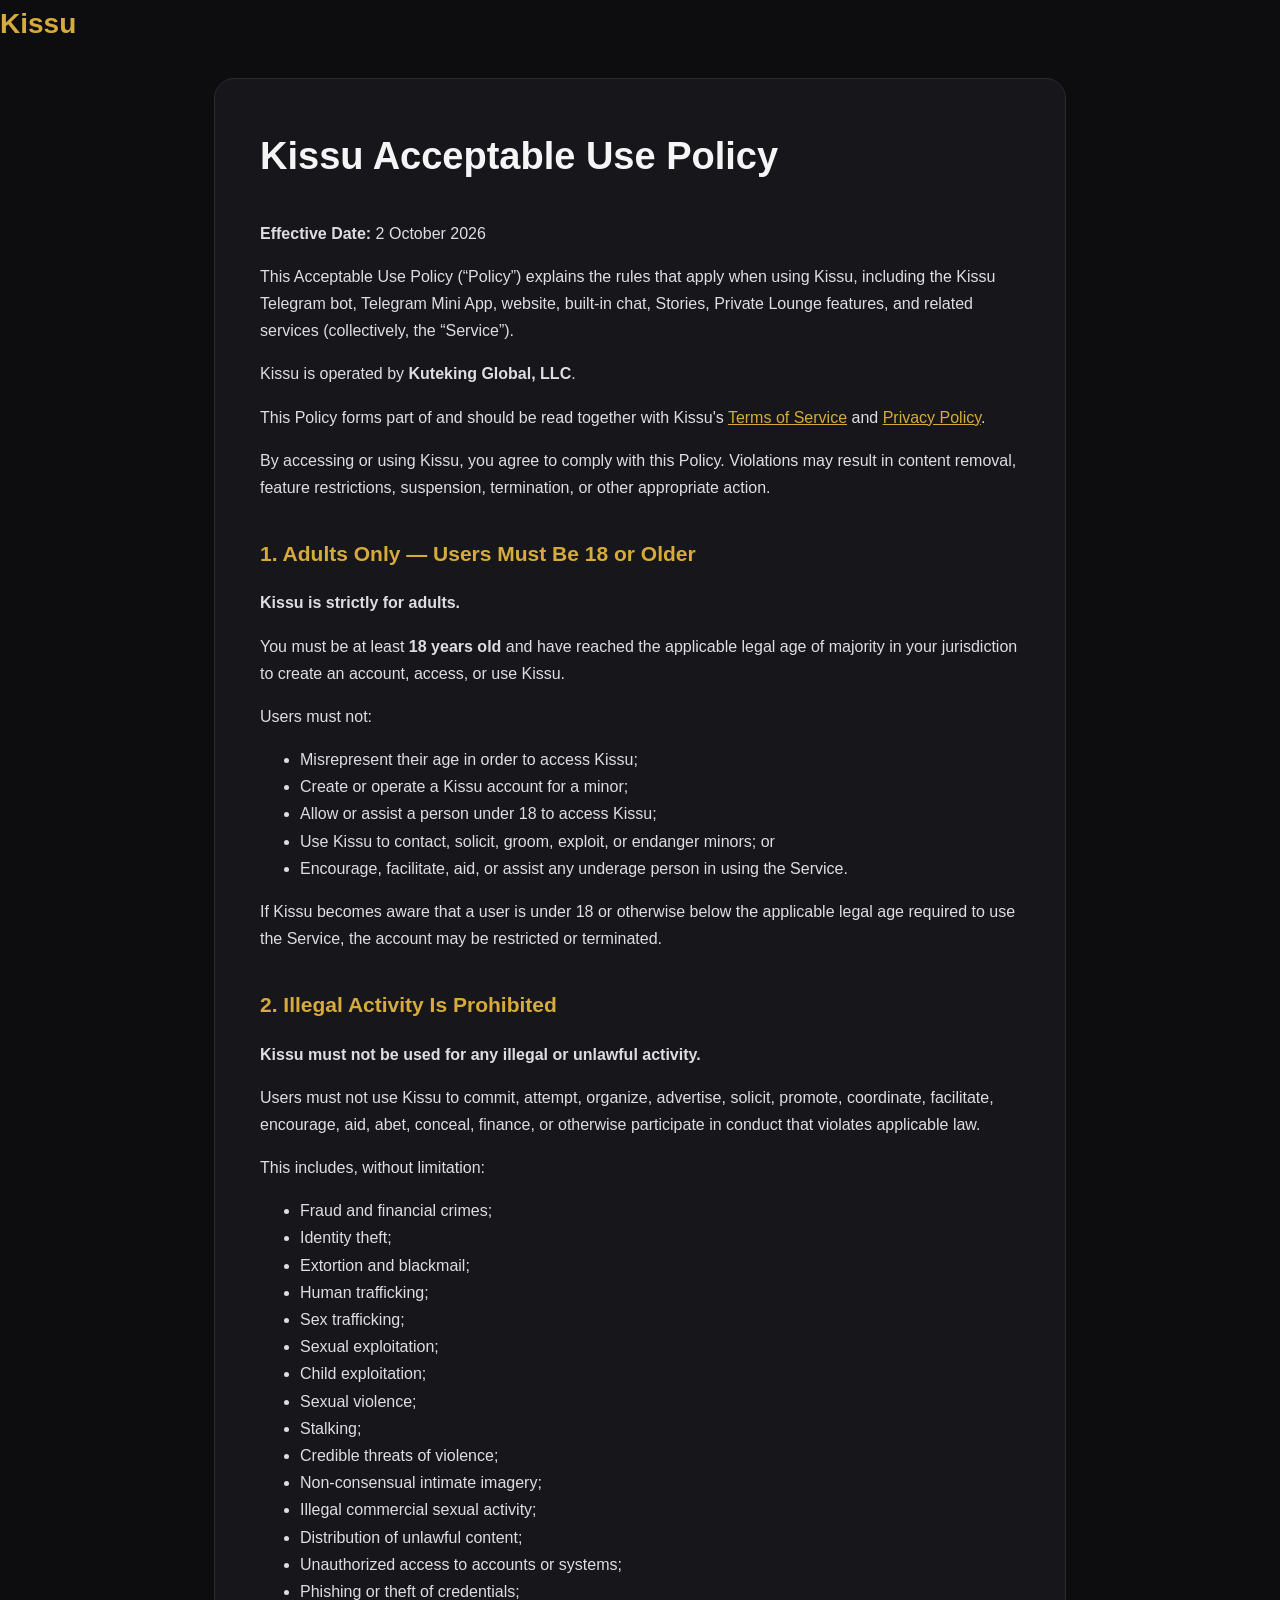
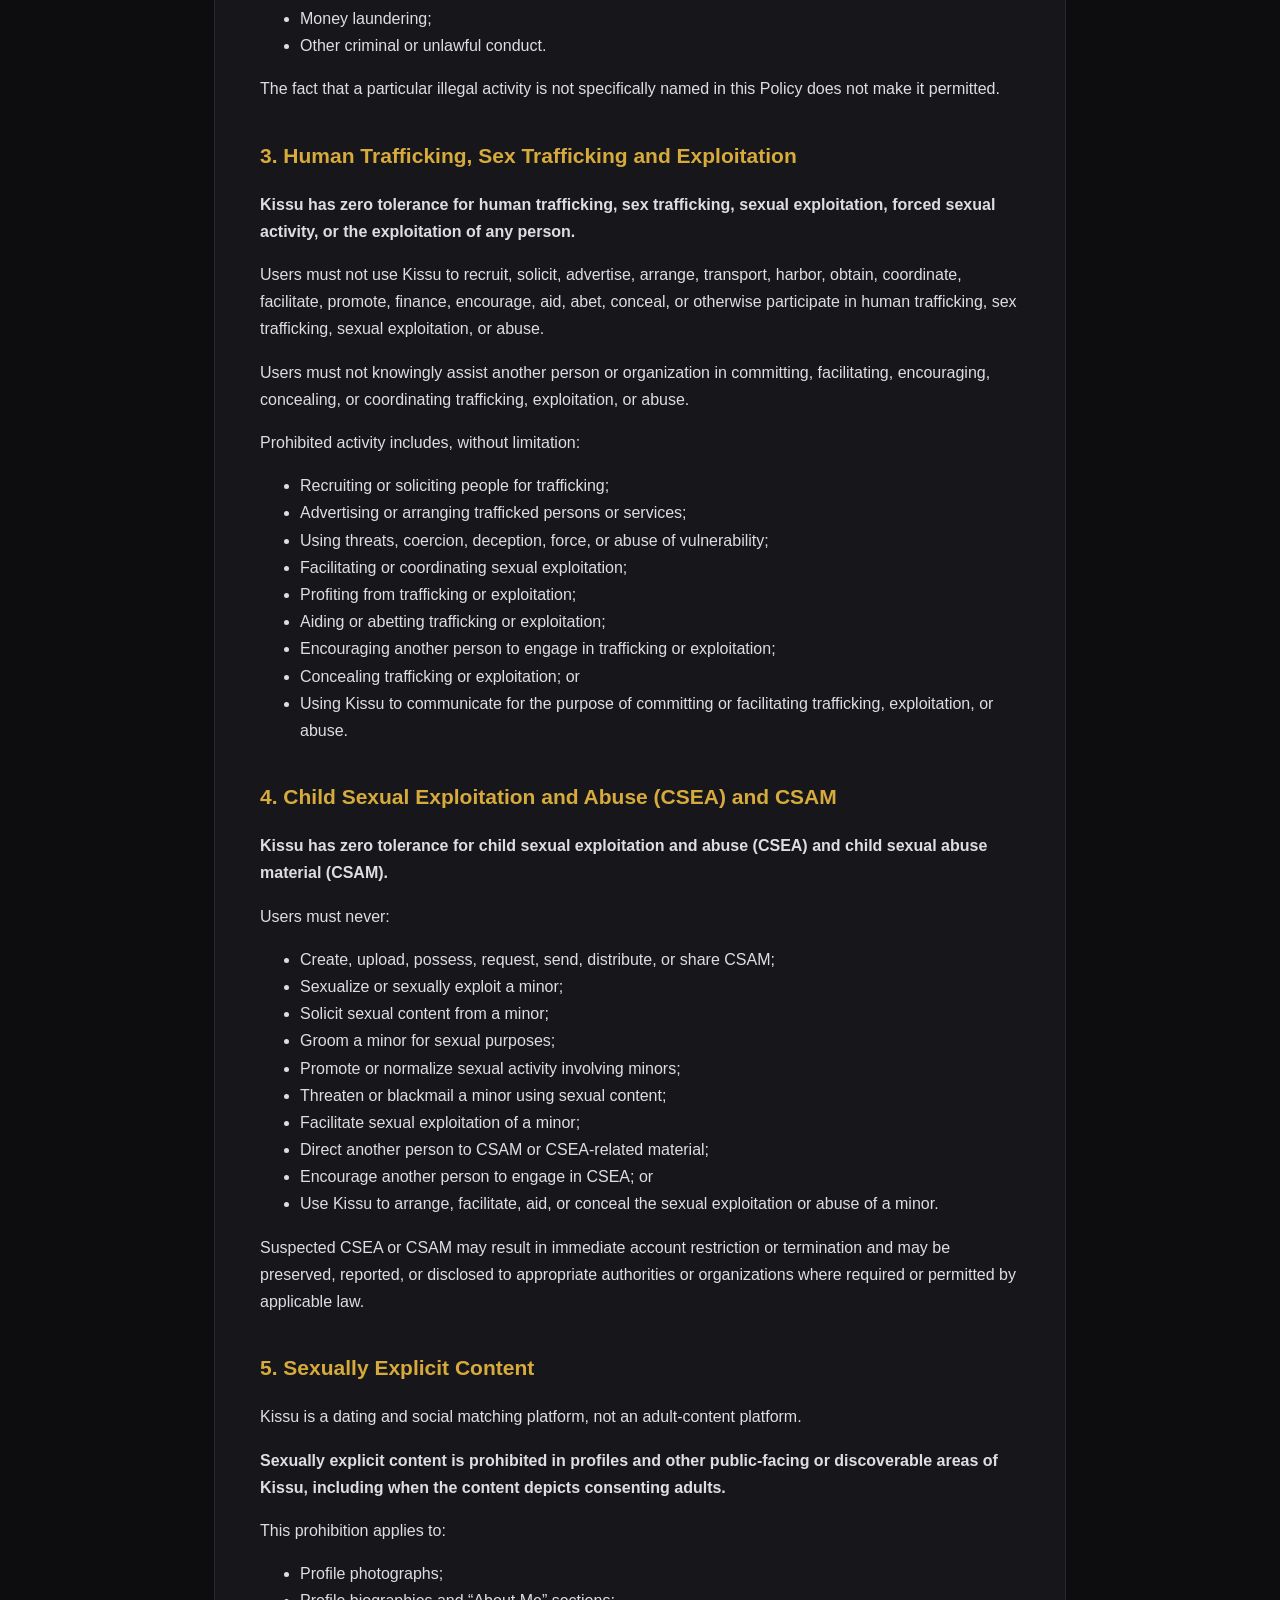
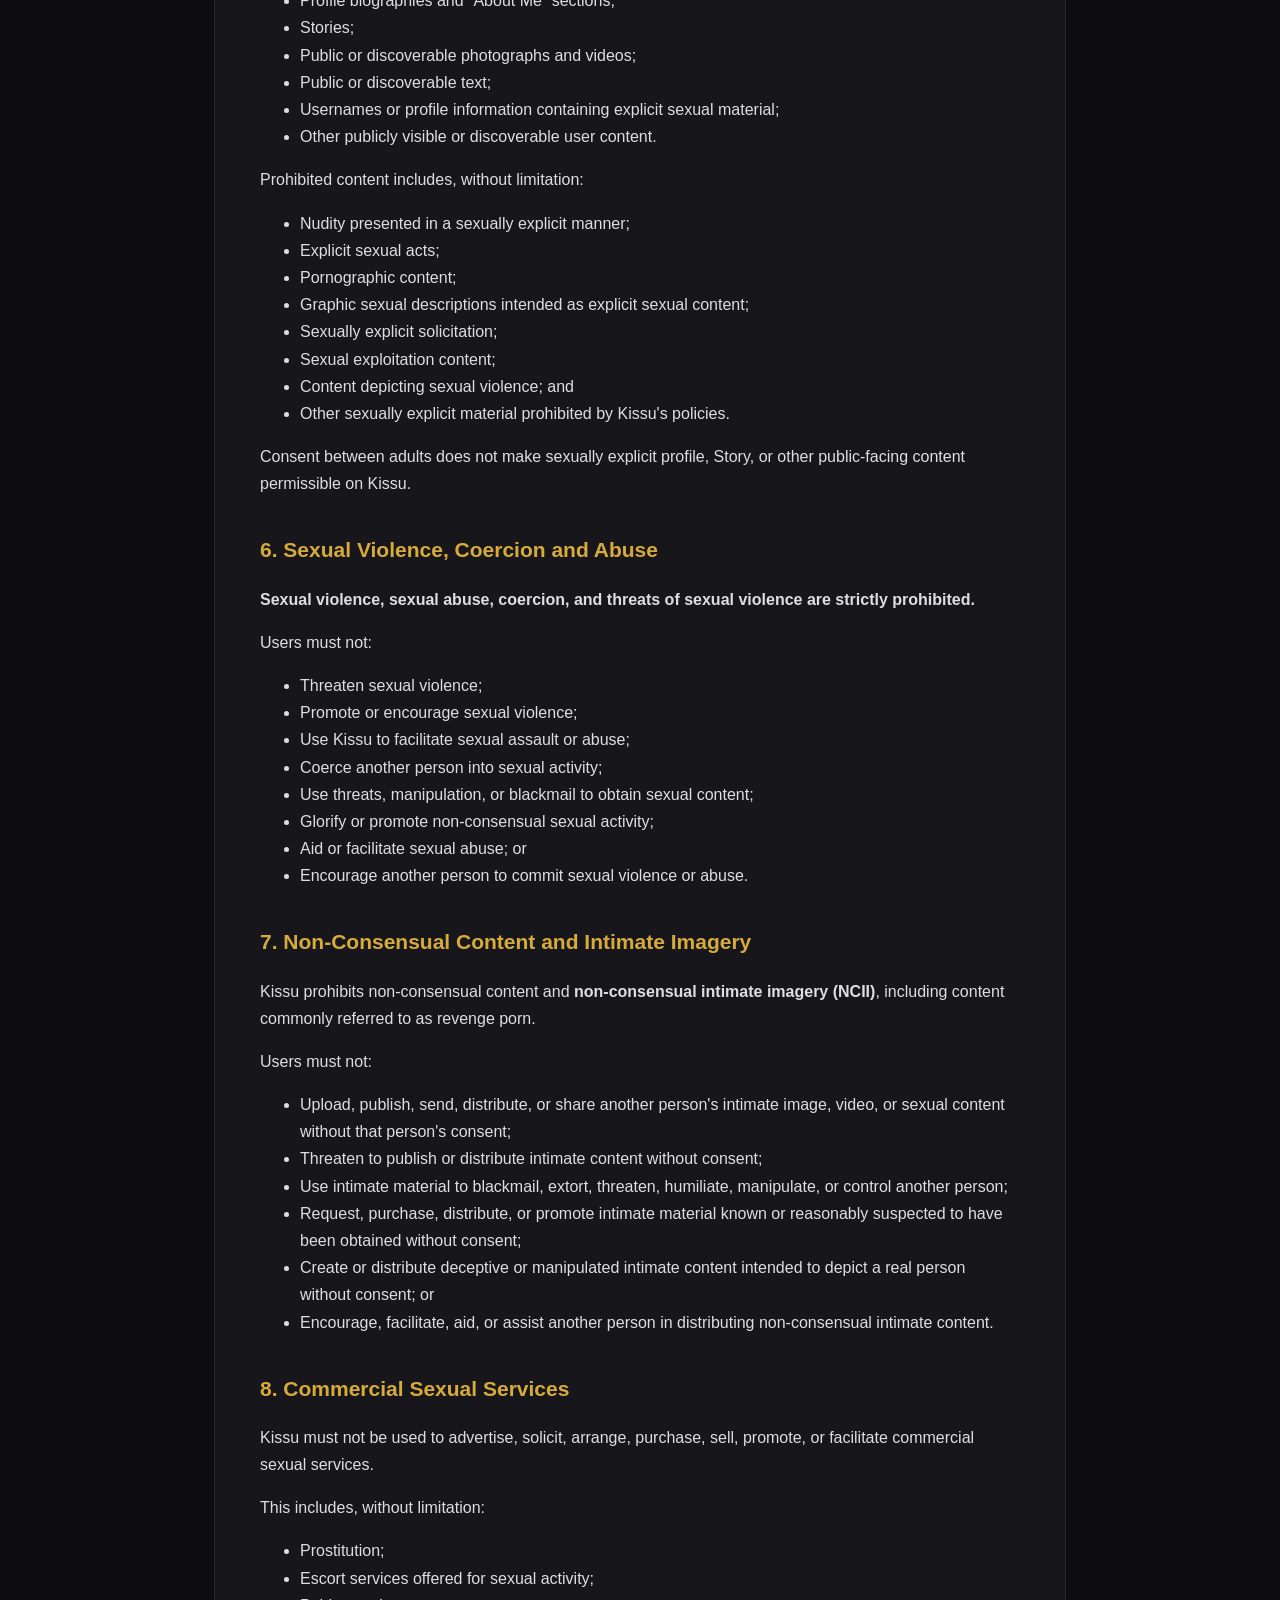
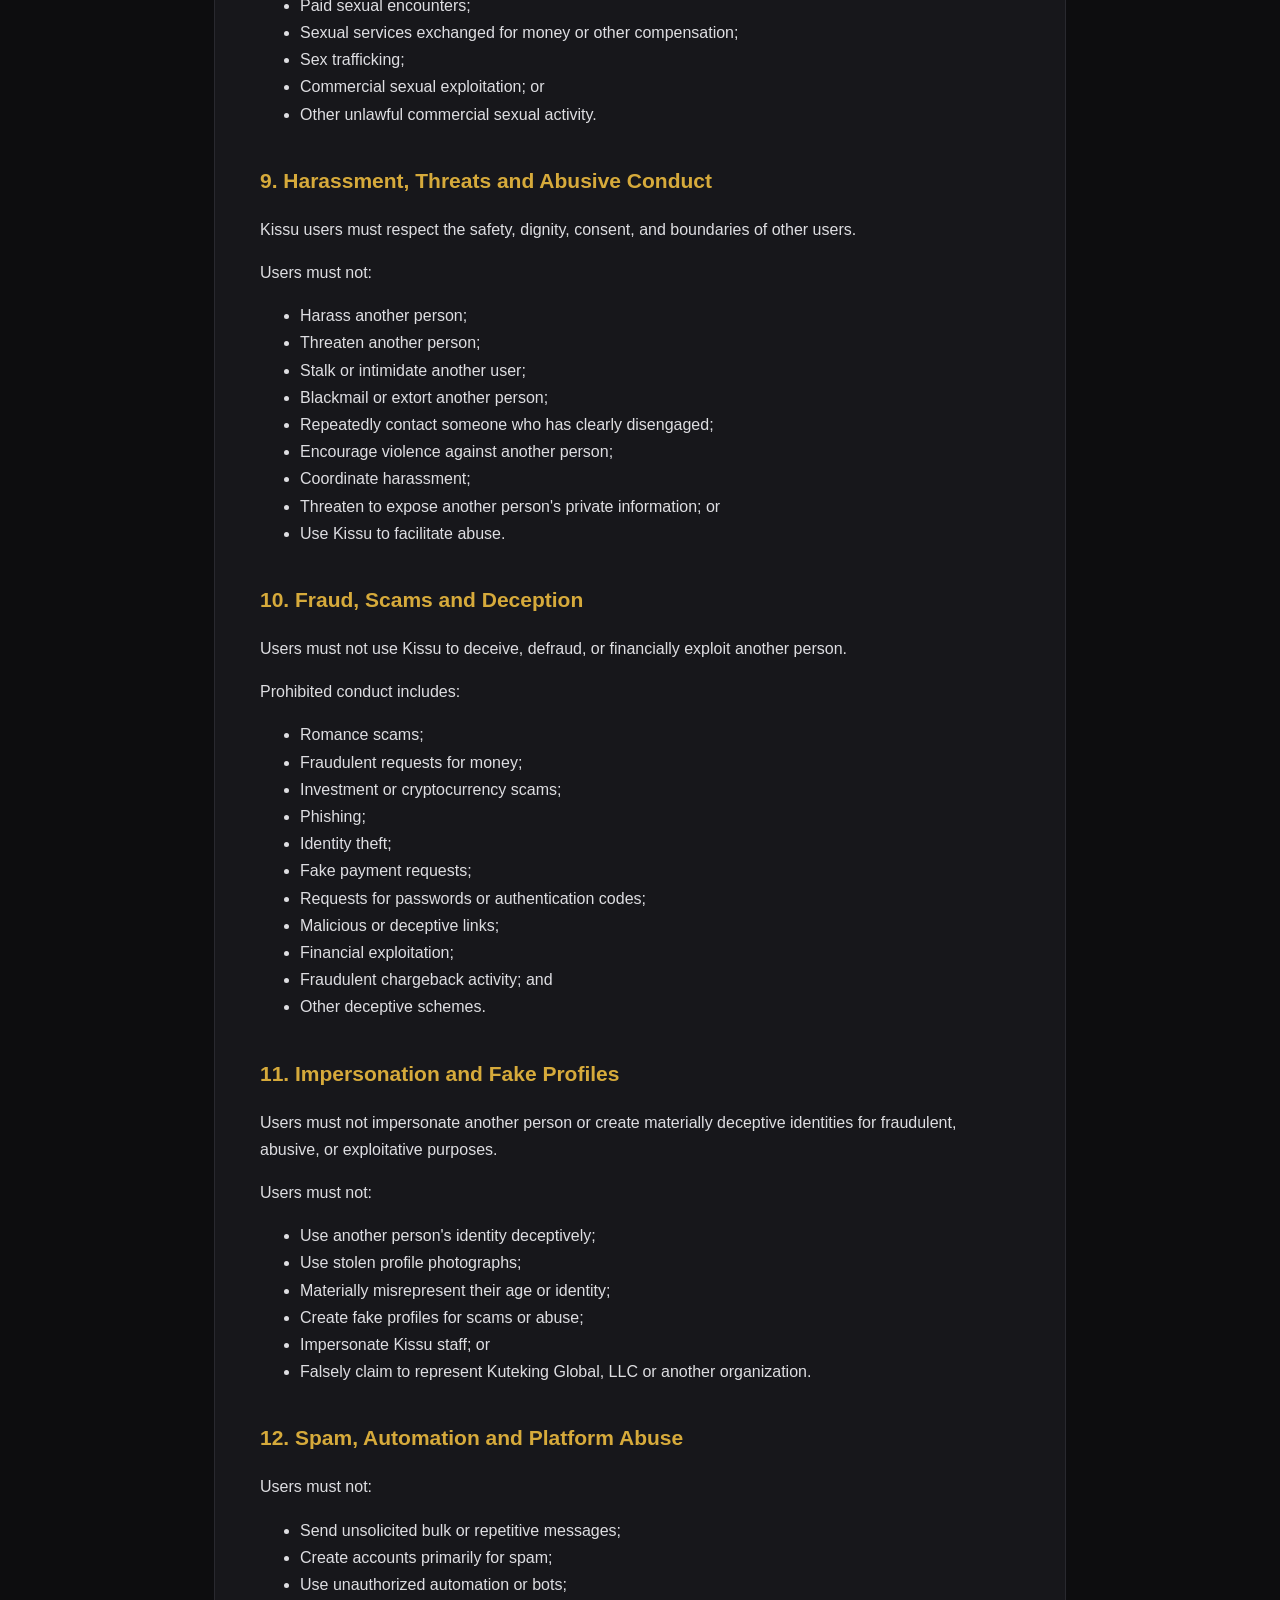
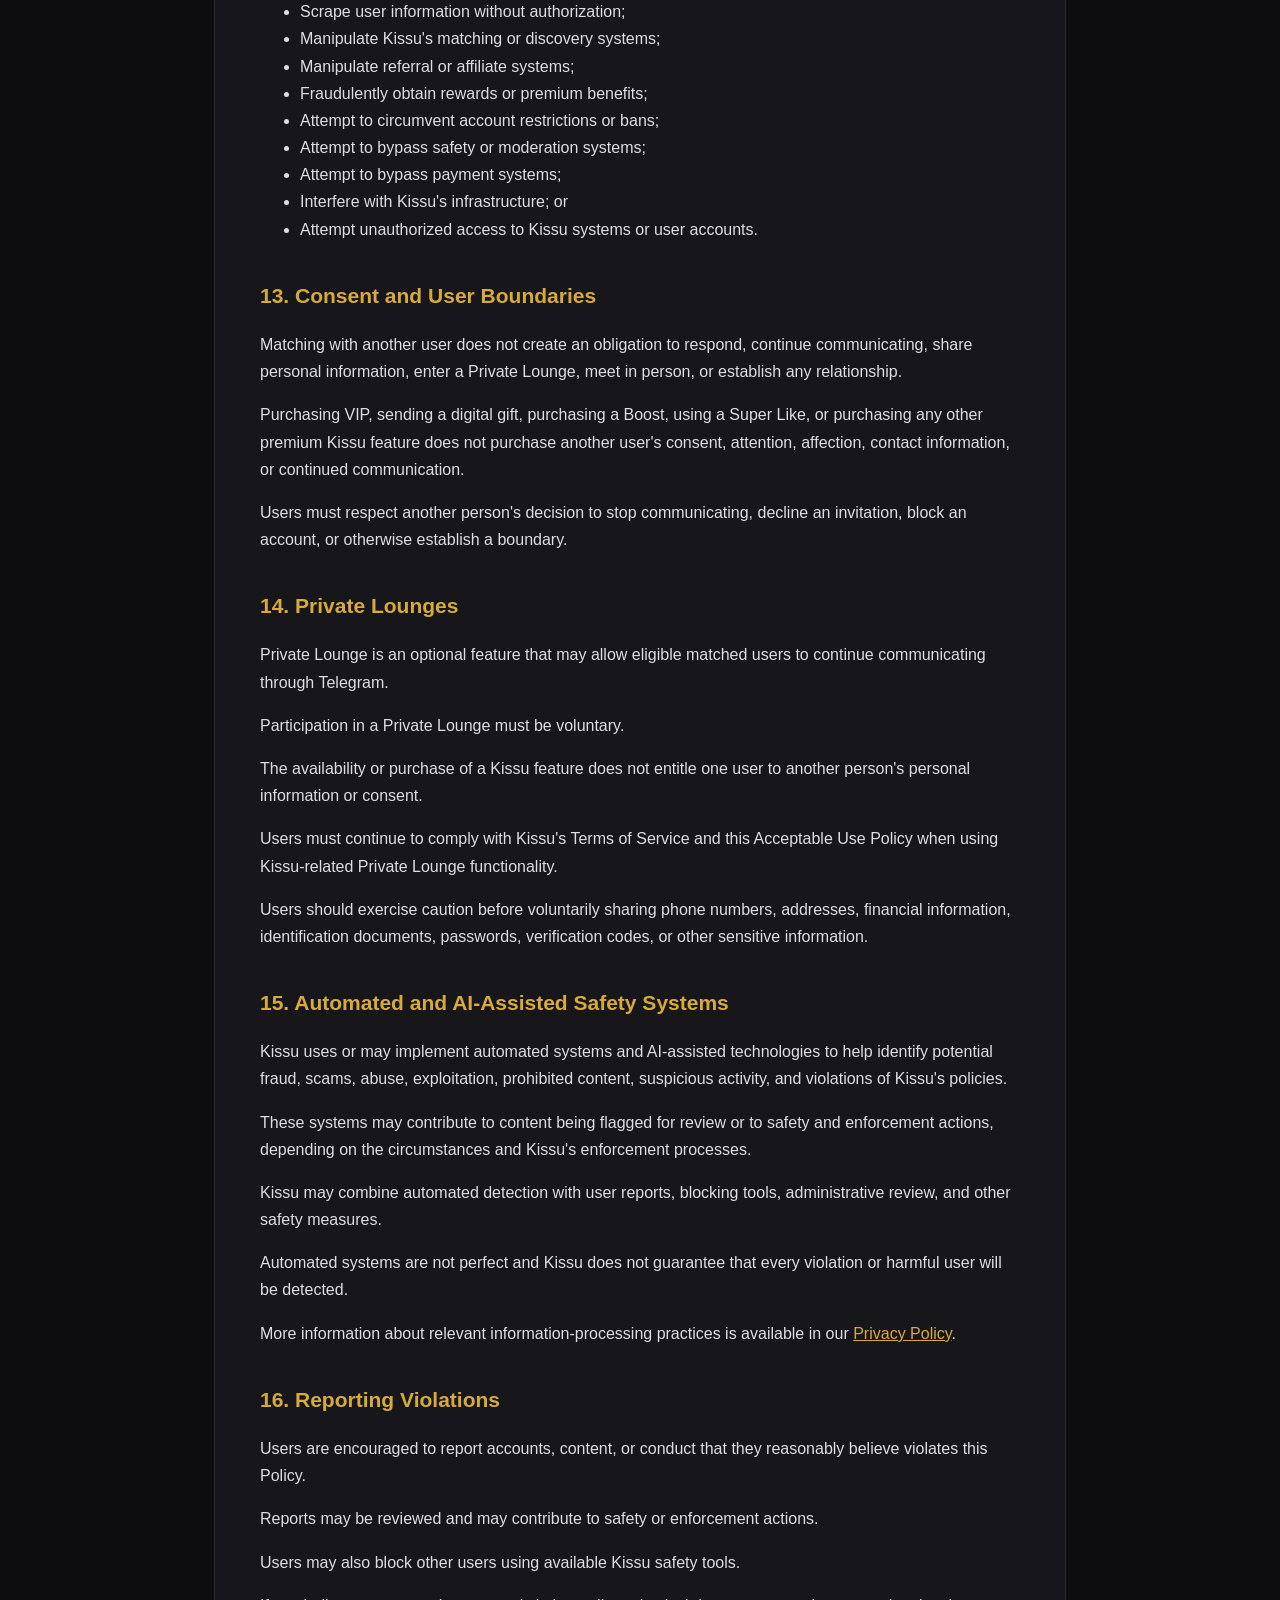
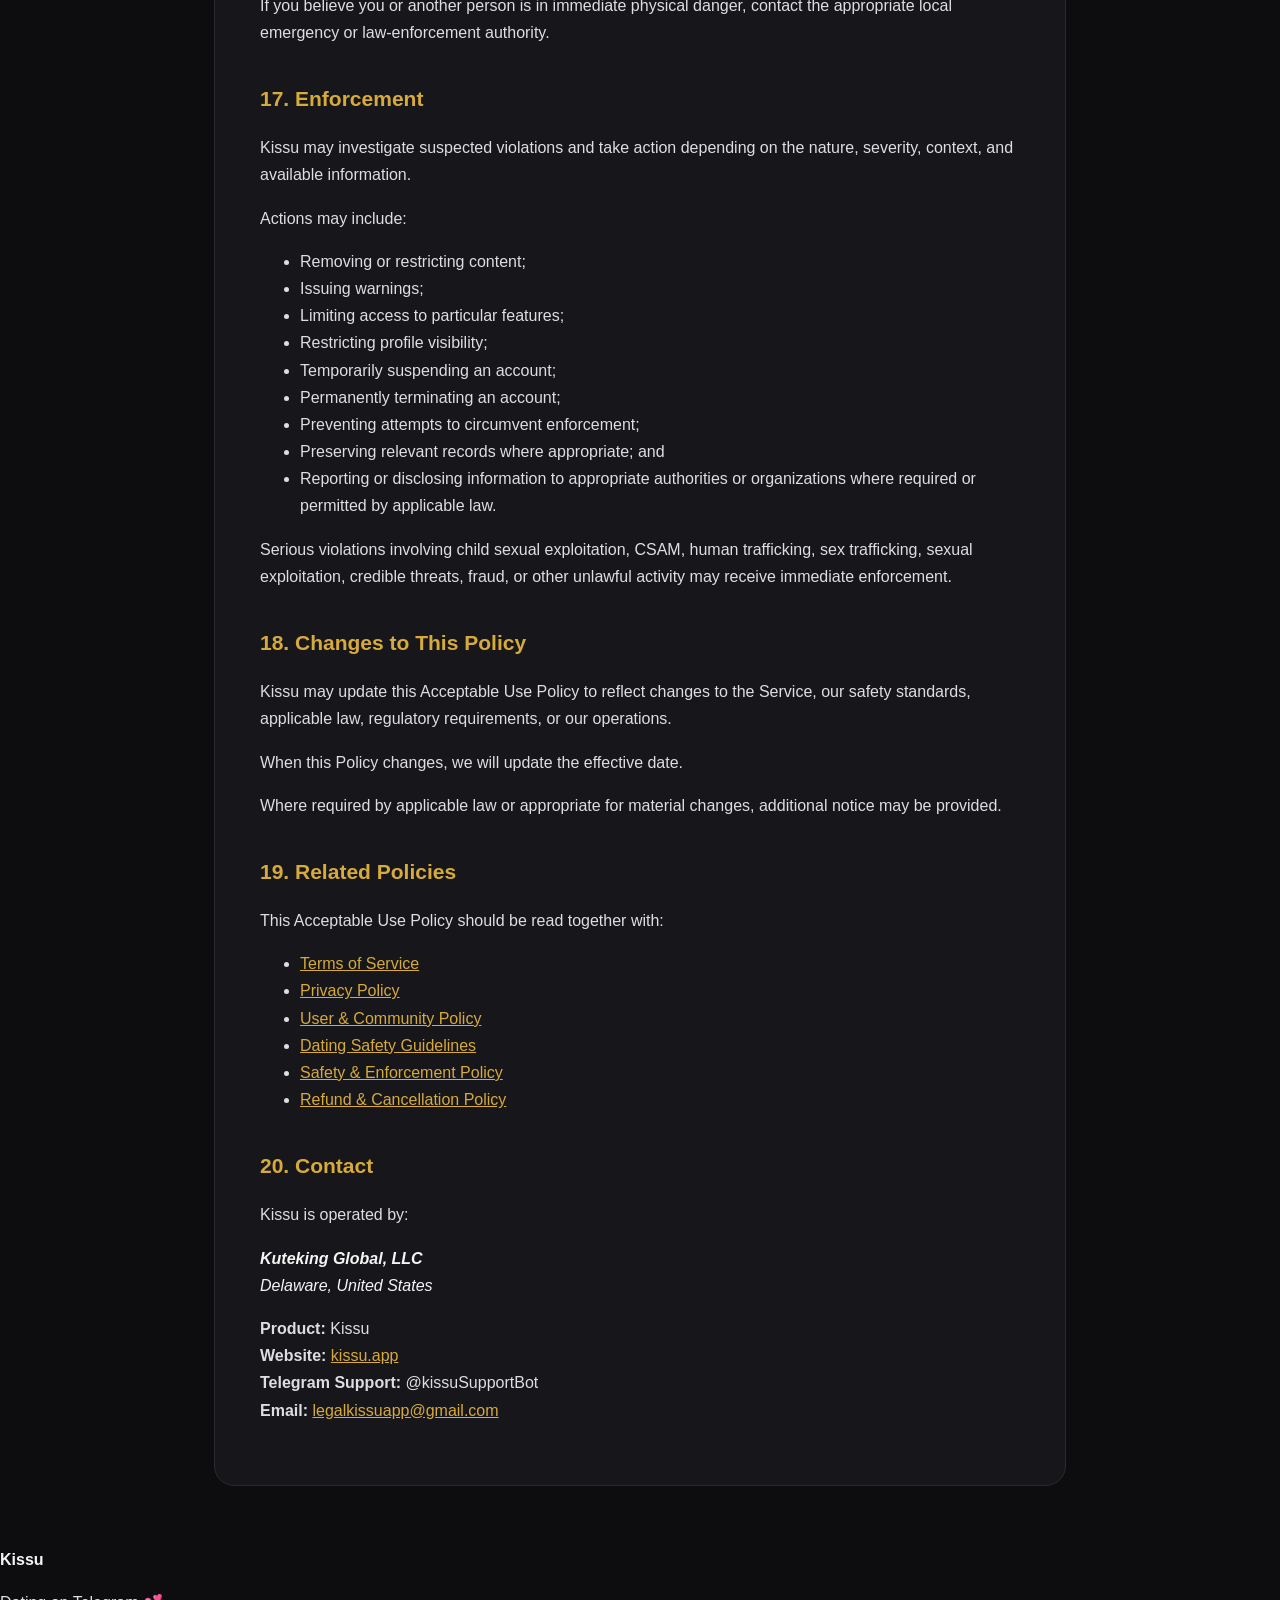
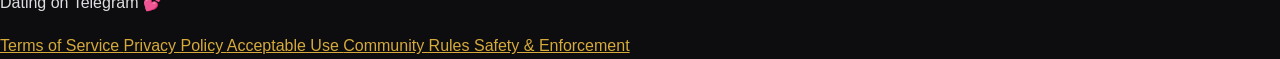
==== commit 6b14e18c: "Update acceptable-use.html fix errors" ====
--- a/acceptable-use.html
+++ b/acceptable-use.html
@@ -4,11 +4,11 @@
   <meta charset="UTF-8">
   <meta name="viewport" content="width=device-width, initial-scale=1.0">
 
-  <title>User & Community Policy | Kissu</title>
+  <title>Acceptable Use Policy | Kissu</title>
 
   <meta
     name="description"
-    content="Kissu User and Community Policy outlining the rules and standards for using the Kissu dating and social matching platform."
+    content="Kissu Acceptable Use Policy outlining prohibited conduct, safety requirements, and acceptable use of the Kissu dating and social matching platform."
   >
 
   <meta name="robots" content="index, follow">
@@ -28,329 +28,428 @@
 <main class="legal-page">
   <article class="container">
 
-    <h1>Kissu User &amp; Community Policy</h1>
+    <h1>Kissu Acceptable Use Policy</h1>
 
     <p>
       <strong>Effective Date:</strong> 2 October 2026
     </p>
 
     <p>
-      Kissu is an adults-only dating and social matching service designed
-      to help people discover, match, communicate, and form genuine
-      connections.
-    </p>
-
-    <p>
-      This User &amp; Community Policy explains the basic standards expected
-      from everyone who uses Kissu.
-    </p>
-
-    <p>
-      This Policy supplements Kissu's
+      This Acceptable Use Policy (“Policy”) explains the rules that apply
+      when using Kissu, including the Kissu Telegram bot, Telegram Mini App,
+      website, built-in chat, Stories, Private Lounge features, and related
+      services (collectively, the “Service”).
+    </p>
+
+    <p>
+      Kissu is operated by <strong>Kuteking Global, LLC</strong>.
+    </p>
+
+    <p>
+      This Policy forms part of and should be read together with Kissu's
       <a href="/terms.html">Terms of Service</a> and
-      <a href="/acceptable-use.html">Acceptable Use Policy</a>.
-      If there is a conflict between this Policy and the Terms of Service
-      or Acceptable Use Policy, the Terms of Service and Acceptable Use
-      Policy will control.
-    </p>
-
-
-    <h2>1. Adults Only — 18+</h2>
-
-    <p>
-      Kissu is strictly for adults.
-    </p>
-
-    <p>
-      You must be at least 18 years old and have reached the applicable
-      legal age of majority in your jurisdiction to create an account or
-      use Kissu.
+      <a href="/privacy.html">Privacy Policy</a>.
+    </p>
+
+    <p>
+      By accessing or using Kissu, you agree to comply with this Policy.
+      Violations may result in content removal, feature restrictions,
+      suspension, termination, or other appropriate action.
+    </p>
+
+
+    <h2>1. Adults Only — Users Must Be 18 or Older</h2>
+
+    <p>
+      <strong>Kissu is strictly for adults.</strong>
+    </p>
+
+    <p>
+      You must be at least <strong>18 years old</strong> and have reached
+      the applicable legal age of majority in your jurisdiction to create
+      an account, access, or use Kissu.
     </p>
 
     <p>Users must not:</p>
 
     <ul>
-      <li>Misrepresent their age;</li>
-      <li>Create an account for an underage person;</li>
-      <li>Help a minor access Kissu;</li>
-      <li>Solicit or groom minors;</li>
-      <li>
-        Create, request, possess, distribute, promote, or facilitate child
-        sexual abuse material (CSAM); or
-      </li>
-      <li>
-        Participate in or facilitate child sexual exploitation and abuse
-        (CSEA).
-      </li>
-    </ul>
-
-    <p>
-      Suspected underage accounts may be restricted or removed.
-    </p>
-
-
-    <h2>2. Be Authentic</h2>
-
-    <p>
-      Kissu users should represent themselves truthfully.
-    </p>
-
-    <p>You must not:</p>
-
-    <ul>
-      <li>Impersonate another person;</li>
-      <li>Use another person's identity deceptively;</li>
-      <li>Create fake or fraudulent dating profiles;</li>
-      <li>Materially misrepresent your age or identity;</li>
-      <li>Use stolen profile photographs;</li>
-      <li>Misrepresent yourself for fraudulent purposes; or</li>
-      <li>
-        Falsely claim to represent Kissu, Kuteking Global, LLC, or another
-        organization.
-      </li>
-    </ul>
-
-
-    <h2>3. Respect Consent and Boundaries</h2>
-
-    <p>
-      Every interaction on Kissu must respect the other person's choices
-      and boundaries.
-    </p>
-
-    <p>
-      A match does not create an obligation to respond, continue talking,
-      share personal information, move to a Private Lounge, meet in person,
-      or enter into any relationship.
-    </p>
-
-    <p>
-      Purchasing VIP, sending a gift, purchasing a Boost, using a Super
-      Like, or accessing another premium feature does not give anyone a
-      right to another person's attention, contact information, consent,
-      or continued communication.
-    </p>
-
-    <p>
-      If another user clearly indicates that they do not want further
-      communication, respect that decision.
-    </p>
-
-
-    <h2>4. Harassment, Threats and Abuse Are Prohibited</h2>
-
-    <p>Users must not:</p>
-
-    <ul>
-      <li>Harass another person;</li>
-      <li>Threaten or intimidate another person;</li>
-      <li>Stalk another user;</li>
-      <li>Repeatedly contact someone who has clearly disengaged;</li>
-      <li>Blackmail or extort another person;</li>
-      <li>Encourage violence or abuse;</li>
-      <li>Coordinate harassment against another person;</li>
-      <li>Threaten to expose another person's private information; or</li>
-      <li>Use Kissu to facilitate abuse or exploitation.</li>
-    </ul>
-
-
-    <h2>5. Sexual and Explicit Content</h2>
-
-    <p>
-      Kissu is a dating platform, not an adult-content platform.
-    </p>
-
-    <p>
-      Sexually explicit content is prohibited in public-facing or
-      discoverable areas of Kissu, including:
-    </p>
-
-    <ul>
-      <li>Profile photographs;</li>
-      <li>Profile biographies;</li>
-      <li>Stories;</li>
-      <li>Public or discoverable media; and</li>
-      <li>Other publicly visible profile content.</li>
-    </ul>
-
-    <p>
-      This applies even when sexually explicit content involves consenting
-      adults.
-    </p>
-
-    <p>
-      Content involving minors, sexual exploitation, sexual violence,
-      coercion, trafficking, CSAM, CSEA, or non-consensual intimate
-      imagery is strictly prohibited throughout Kissu.
-    </p>
-
-
-    <h2>6. Non-Consensual Intimate Content</h2>
-
-    <p>
-      Kissu prohibits non-consensual intimate imagery (NCII), sometimes
-      referred to as revenge porn.
-    </p>
-
-    <p>Users must not:</p>
-
-    <ul>
-      <li>
-        Upload, send, distribute, or threaten to distribute another
-        person's intimate content without consent;
-      </li>
-
-      <li>
-        Use intimate images or information to threaten, embarrass,
-        blackmail, or control another person;
-      </li>
-
-      <li>
-        Request or distribute intimate content obtained without consent;
-        or
-      </li>
-
-      <li>
-        Encourage another person to engage in such conduct.
-      </li>
-    </ul>
-
-
-    <h2>7. No Human Trafficking or Exploitation</h2>
+      <li>Misrepresent their age in order to access Kissu;</li>
+      <li>Create or operate a Kissu account for a minor;</li>
+      <li>Allow or assist a person under 18 to access Kissu;</li>
+      <li>Use Kissu to contact, solicit, groom, exploit, or endanger minors; or</li>
+      <li>
+        Encourage, facilitate, aid, or assist any underage person in using
+        the Service.
+      </li>
+    </ul>
+
+    <p>
+      If Kissu becomes aware that a user is under 18 or otherwise below
+      the applicable legal age required to use the Service, the account
+      may be restricted or terminated.
+    </p>
+
+
+    <h2>2. Illegal Activity Is Prohibited</h2>
+
+    <p>
+      <strong>
+        Kissu must not be used for any illegal or unlawful activity.
+      </strong>
+    </p>
+
+    <p>
+      Users must not use Kissu to commit, attempt, organize, advertise,
+      solicit, promote, coordinate, facilitate, encourage, aid, abet,
+      conceal, finance, or otherwise participate in conduct that violates
+      applicable law.
+    </p>
+
+    <p>This includes, without limitation:</p>
+
+    <ul>
+      <li>Fraud and financial crimes;</li>
+      <li>Identity theft;</li>
+      <li>Extortion and blackmail;</li>
+      <li>Human trafficking;</li>
+      <li>Sex trafficking;</li>
+      <li>Sexual exploitation;</li>
+      <li>Child exploitation;</li>
+      <li>Sexual violence;</li>
+      <li>Stalking;</li>
+      <li>Credible threats of violence;</li>
+      <li>Non-consensual intimate imagery;</li>
+      <li>Illegal commercial sexual activity;</li>
+      <li>Distribution of unlawful content;</li>
+      <li>Unauthorized access to accounts or systems;</li>
+      <li>Phishing or theft of credentials;</li>
+      <li>Money laundering;</li>
+      <li>Other criminal or unlawful conduct.</li>
+    </ul>
+
+    <p>
+      The fact that a particular illegal activity is not specifically named
+      in this Policy does not make it permitted.
+    </p>
+
+
+    <h2>3. Human Trafficking, Sex Trafficking and Exploitation</h2>
 
     <p>
       <strong>
         Kissu has zero tolerance for human trafficking, sex trafficking,
-        sexual exploitation, child exploitation, or abuse.
+        sexual exploitation, forced sexual activity, or the exploitation
+        of any person.
       </strong>
     </p>
 
     <p>
-      Kissu must not be used to recruit, solicit, advertise, transport,
-      coordinate, facilitate, aid, abet, encourage, promote, conceal, or
-      participate in human trafficking, sex trafficking, exploitation, or
-      abuse.
+      Users must not use Kissu to recruit, solicit, advertise, arrange,
+      transport, harbor, obtain, coordinate, facilitate, promote, finance,
+      encourage, aid, abet, conceal, or otherwise participate in human
+      trafficking, sex trafficking, sexual exploitation, or abuse.
     </p>
 
     <p>
       Users must not knowingly assist another person or organization in
-      using Kissu for trafficking, exploitation, or abuse.
-    </p>
-
-
-    <h2>8. No Commercial Sexual Services</h2>
-
-    <p>Kissu must not be used to advertise, arrange, buy, sell, or facilitate:</p>
+      committing, facilitating, encouraging, concealing, or coordinating
+      trafficking, exploitation, or abuse.
+    </p>
+
+    <p>Prohibited activity includes, without limitation:</p>
+
+    <ul>
+      <li>Recruiting or soliciting people for trafficking;</li>
+      <li>Advertising or arranging trafficked persons or services;</li>
+      <li>Using threats, coercion, deception, force, or abuse of vulnerability;</li>
+      <li>Facilitating or coordinating sexual exploitation;</li>
+      <li>Profiting from trafficking or exploitation;</li>
+      <li>Aiding or abetting trafficking or exploitation;</li>
+      <li>Encouraging another person to engage in trafficking or exploitation;</li>
+      <li>Concealing trafficking or exploitation; or</li>
+      <li>
+        Using Kissu to communicate for the purpose of committing or
+        facilitating trafficking, exploitation, or abuse.
+      </li>
+    </ul>
+
+
+    <h2>4. Child Sexual Exploitation and Abuse (CSEA) and CSAM</h2>
+
+    <p>
+      <strong>
+        Kissu has zero tolerance for child sexual exploitation and abuse
+        (CSEA) and child sexual abuse material (CSAM).
+      </strong>
+    </p>
+
+    <p>Users must never:</p>
+
+    <ul>
+      <li>Create, upload, possess, request, send, distribute, or share CSAM;</li>
+      <li>Sexualize or sexually exploit a minor;</li>
+      <li>Solicit sexual content from a minor;</li>
+      <li>Groom a minor for sexual purposes;</li>
+      <li>Promote or normalize sexual activity involving minors;</li>
+      <li>Threaten or blackmail a minor using sexual content;</li>
+      <li>Facilitate sexual exploitation of a minor;</li>
+      <li>Direct another person to CSAM or CSEA-related material;</li>
+      <li>Encourage another person to engage in CSEA; or</li>
+      <li>
+        Use Kissu to arrange, facilitate, aid, or conceal the sexual
+        exploitation or abuse of a minor.
+      </li>
+    </ul>
+
+    <p>
+      Suspected CSEA or CSAM may result in immediate account restriction or
+      termination and may be preserved, reported, or disclosed to appropriate
+      authorities or organizations where required or permitted by applicable law.
+    </p>
+
+
+    <h2>5. Sexually Explicit Content</h2>
+
+    <p>
+      Kissu is a dating and social matching platform, not an adult-content
+      platform.
+    </p>
+
+    <p>
+      <strong>
+        Sexually explicit content is prohibited in profiles and other
+        public-facing or discoverable areas of Kissu, including when the
+        content depicts consenting adults.
+      </strong>
+    </p>
+
+    <p>This prohibition applies to:</p>
+
+    <ul>
+      <li>Profile photographs;</li>
+      <li>Profile biographies and “About Me” sections;</li>
+      <li>Stories;</li>
+      <li>Public or discoverable photographs and videos;</li>
+      <li>Public or discoverable text;</li>
+      <li>Usernames or profile information containing explicit sexual material;</li>
+      <li>Other publicly visible or discoverable user content.</li>
+    </ul>
+
+    <p>Prohibited content includes, without limitation:</p>
+
+    <ul>
+      <li>Nudity presented in a sexually explicit manner;</li>
+      <li>Explicit sexual acts;</li>
+      <li>Pornographic content;</li>
+      <li>Graphic sexual descriptions intended as explicit sexual content;</li>
+      <li>Sexually explicit solicitation;</li>
+      <li>Sexual exploitation content;</li>
+      <li>Content depicting sexual violence; and</li>
+      <li>Other sexually explicit material prohibited by Kissu's policies.</li>
+    </ul>
+
+    <p>
+      Consent between adults does not make sexually explicit profile,
+      Story, or other public-facing content permissible on Kissu.
+    </p>
+
+
+    <h2>6. Sexual Violence, Coercion and Abuse</h2>
+
+    <p>
+      <strong>
+        Sexual violence, sexual abuse, coercion, and threats of sexual
+        violence are strictly prohibited.
+      </strong>
+    </p>
+
+    <p>Users must not:</p>
+
+    <ul>
+      <li>Threaten sexual violence;</li>
+      <li>Promote or encourage sexual violence;</li>
+      <li>Use Kissu to facilitate sexual assault or abuse;</li>
+      <li>Coerce another person into sexual activity;</li>
+      <li>Use threats, manipulation, or blackmail to obtain sexual content;</li>
+      <li>Glorify or promote non-consensual sexual activity;</li>
+      <li>Aid or facilitate sexual abuse; or</li>
+      <li>Encourage another person to commit sexual violence or abuse.</li>
+    </ul>
+
+
+    <h2>7. Non-Consensual Content and Intimate Imagery</h2>
+
+    <p>
+      Kissu prohibits non-consensual content and
+      <strong>non-consensual intimate imagery (NCII)</strong>, including
+      content commonly referred to as revenge porn.
+    </p>
+
+    <p>Users must not:</p>
+
+    <ul>
+      <li>
+        Upload, publish, send, distribute, or share another person's intimate
+        image, video, or sexual content without that person's consent;
+      </li>
+
+      <li>
+        Threaten to publish or distribute intimate content without consent;
+      </li>
+
+      <li>
+        Use intimate material to blackmail, extort, threaten, humiliate,
+        manipulate, or control another person;
+      </li>
+
+      <li>
+        Request, purchase, distribute, or promote intimate material known
+        or reasonably suspected to have been obtained without consent;
+      </li>
+
+      <li>
+        Create or distribute deceptive or manipulated intimate content
+        intended to depict a real person without consent; or
+      </li>
+
+      <li>
+        Encourage, facilitate, aid, or assist another person in distributing
+        non-consensual intimate content.
+      </li>
+    </ul>
+
+
+    <h2>8. Commercial Sexual Services</h2>
+
+    <p>
+      Kissu must not be used to advertise, solicit, arrange, purchase,
+      sell, promote, or facilitate commercial sexual services.
+    </p>
+
+    <p>This includes, without limitation:</p>
 
     <ul>
       <li>Prostitution;</li>
-      <li>Escort services;</li>
+      <li>Escort services offered for sexual activity;</li>
       <li>Paid sexual encounters;</li>
-      <li>Commercial sexual services;</li>
-      <li>Sexual exploitation;</li>
-      <li>Sex trafficking; or</li>
-      <li>Other unlawful adult services.</li>
-    </ul>
-
-
-    <h2>9. No Scams or Financial Exploitation</h2>
-
-    <p>Users must not use Kissu to:</p>
-
-    <ul>
-      <li>Conduct romance scams;</li>
-      <li>Fraudulently request money;</li>
-      <li>Steal financial information;</li>
-      <li>Conduct investment or cryptocurrency scams;</li>
-      <li>Request passwords or authentication codes;</li>
-      <li>Send phishing links;</li>
-      <li>Distribute malware;</li>
-      <li>Commit identity theft;</li>
-      <li>Extort or blackmail another person; or</li>
-      <li>Financially exploit another user.</li>
-    </ul>
-
-    <p>
-      Be cautious if another user asks you to send money, cryptocurrency,
-      gift cards, verification codes, banking information, or other
-      financial credentials.
-    </p>
-
-
-    <h2>10. Illegal Activity Is Prohibited</h2>
-
-    <p>
-      Kissu must not be used to engage in, organize, promote, facilitate,
-      encourage, aid, or abet illegal activity.
-    </p>
-
-    <p>
-      Users are responsible for complying with laws that apply to them and
-      their use of the Service.
-    </p>
-
-
-    <h2>11. Spam and Platform Manipulation</h2>
+      <li>Sexual services exchanged for money or other compensation;</li>
+      <li>Sex trafficking;</li>
+      <li>Commercial sexual exploitation; or</li>
+      <li>Other unlawful commercial sexual activity.</li>
+    </ul>
+
+
+    <h2>9. Harassment, Threats and Abusive Conduct</h2>
+
+    <p>
+      Kissu users must respect the safety, dignity, consent, and boundaries
+      of other users.
+    </p>
 
     <p>Users must not:</p>
 
     <ul>
-      <li>Send unsolicited bulk messages;</li>
+      <li>Harass another person;</li>
+      <li>Threaten another person;</li>
+      <li>Stalk or intimidate another user;</li>
+      <li>Blackmail or extort another person;</li>
+      <li>Repeatedly contact someone who has clearly disengaged;</li>
+      <li>Encourage violence against another person;</li>
+      <li>Coordinate harassment;</li>
+      <li>Threaten to expose another person's private information; or</li>
+      <li>Use Kissu to facilitate abuse.</li>
+    </ul>
+
+
+    <h2>10. Fraud, Scams and Deception</h2>
+
+    <p>
+      Users must not use Kissu to deceive, defraud, or financially exploit
+      another person.
+    </p>
+
+    <p>Prohibited conduct includes:</p>
+
+    <ul>
+      <li>Romance scams;</li>
+      <li>Fraudulent requests for money;</li>
+      <li>Investment or cryptocurrency scams;</li>
+      <li>Phishing;</li>
+      <li>Identity theft;</li>
+      <li>Fake payment requests;</li>
+      <li>Requests for passwords or authentication codes;</li>
+      <li>Malicious or deceptive links;</li>
+      <li>Financial exploitation;</li>
+      <li>Fraudulent chargeback activity; and</li>
+      <li>Other deceptive schemes.</li>
+    </ul>
+
+
+    <h2>11. Impersonation and Fake Profiles</h2>
+
+    <p>
+      Users must not impersonate another person or create materially
+      deceptive identities for fraudulent, abusive, or exploitative purposes.
+    </p>
+
+    <p>Users must not:</p>
+
+    <ul>
+      <li>Use another person's identity deceptively;</li>
+      <li>Use stolen profile photographs;</li>
+      <li>Materially misrepresent their age or identity;</li>
+      <li>Create fake profiles for scams or abuse;</li>
+      <li>Impersonate Kissu staff; or</li>
+      <li>
+        Falsely claim to represent Kuteking Global, LLC or another
+        organization.
+      </li>
+    </ul>
+
+
+    <h2>12. Spam, Automation and Platform Abuse</h2>
+
+    <p>Users must not:</p>
+
+    <ul>
+      <li>Send unsolicited bulk or repetitive messages;</li>
       <li>Create accounts primarily for spam;</li>
-      <li>Use unauthorized bots or automation;</li>
-      <li>Manipulate Kissu's matching systems;</li>
-      <li>Manipulate referral or affiliate programs;</li>
-      <li>Fraudulently obtain Kissu rewards;</li>
-      <li>Manipulate gifts, Boosts, or premium systems;</li>
-      <li>Create accounts to evade restrictions or bans;</li>
-      <li>Attempt to bypass safety or moderation controls;</li>
-      <li>Attempt to bypass payment controls; or</li>
-      <li>Interfere with the security or operation of Kissu.</li>
-    </ul>
-
-
-    <h2>12. Profiles, Photos and Stories</h2>
-
-    <p>
-      Content submitted to profiles, Stories, and other Kissu features
-      must comply with Kissu's policies.
-    </p>
-
-    <p>Users must not upload or publish content that:</p>
-
-    <ul>
-      <li>They do not have the right to use;</li>
-      <li>Impersonates or deceives other users;</li>
-      <li>Contains prohibited sexually explicit material;</li>
-      <li>Exploits or endangers another person;</li>
-      <li>Contains CSAM or promotes CSEA;</li>
-      <li>Contains non-consensual intimate imagery;</li>
-      <li>Promotes trafficking or exploitation;</li>
-      <li>Facilitates fraud or illegal activity; or</li>
-      <li>Otherwise violates Kissu's policies or applicable law.</li>
-    </ul>
-
-
-    <h2>13. Kissu Chat</h2>
-
-    <p>
-      Kissu's built-in chat allows eligible matched users to communicate
-      through the Service.
-    </p>
-
-    <p>
-      Users must follow this Policy while using Kissu Chat.
-    </p>
-
-    <p>
-      Kissu may operate safety and moderation systems designed to detect
-      fraud, abuse, prohibited content, exploitation, or other violations
-      in Kissu-operated communication features, as further described in
-      our <a href="/privacy.html">Privacy Policy</a>.
-    </p>
-
-
-    <h2>14. Private Lounge</h2>
+      <li>Use unauthorized automation or bots;</li>
+      <li>Scrape user information without authorization;</li>
+      <li>Manipulate Kissu's matching or discovery systems;</li>
+      <li>Manipulate referral or affiliate systems;</li>
+      <li>Fraudulently obtain rewards or premium benefits;</li>
+      <li>Attempt to circumvent account restrictions or bans;</li>
+      <li>Attempt to bypass safety or moderation systems;</li>
+      <li>Attempt to bypass payment systems;</li>
+      <li>Interfere with Kissu's infrastructure; or</li>
+      <li>Attempt unauthorized access to Kissu systems or user accounts.</li>
+    </ul>
+
+
+    <h2>13. Consent and User Boundaries</h2>
+
+    <p>
+      Matching with another user does not create an obligation to respond,
+      continue communicating, share personal information, enter a Private
+      Lounge, meet in person, or establish any relationship.
+    </p>
+
+    <p>
+      Purchasing VIP, sending a digital gift, purchasing a Boost, using a
+      Super Like, or purchasing any other premium Kissu feature does not
+      purchase another user's consent, attention, affection, contact
+      information, or continued communication.
+    </p>
+
+    <p>
+      Users must respect another person's decision to stop communicating,
+      decline an invitation, block an account, or otherwise establish a
+      boundary.
+    </p>
+
+
+    <h2>14. Private Lounges</h2>
 
     <p>
       Private Lounge is an optional feature that may allow eligible matched
@@ -358,51 +457,73 @@
     </p>
 
     <p>
-      Moving a conversation into a Private Lounge must be voluntary.
-    </p>
-
-    <p>
-      Users should exercise caution before sharing phone numbers, addresses,
-      financial information, identification documents, passwords, or other
-      sensitive information.
-    </p>
-
-    <p>
-      The availability of Private Lounge does not remove a user's obligation
-      to follow Kissu's Terms of Service, Acceptable Use Policy, or applicable
-      law.
-    </p>
-
-
-    <h2>15. Gifts, VIP and Premium Features</h2>
-
-    <p>
-      Kissu may provide optional digital products such as VIP, Gifts,
-      Boosts, Super Likes, and other premium features.
-    </p>
-
-    <p>
-      Purchasing or sending a digital product does not purchase another
-      person's consent, affection, response, personal information, or
-      continued interaction.
-    </p>
-
-    <p>
-      Users must not use premium features to harass, pressure, manipulate,
-      exploit, or deceive another person.
-    </p>
-
-
-    <h2>16. Reporting and Blocking</h2>
-
-    <p>
-      If you encounter behavior that violates Kissu's policies, you should
-      use available reporting or blocking tools.
-    </p>
-
-    <p>
-      Reports may be reviewed by Kissu and may contribute to appropriate
-      safety or enforcement actions.
+      Participation in a Private Lounge must be voluntary.
+    </p>
+
+    <p>
+      The availability or purchase of a Kissu feature does not entitle one
+      user to another person's personal information or consent.
+    </p>
+
+    <p>
+      Users must continue to comply with Kissu's Terms of Service and this
+      Acceptable Use Policy when using Kissu-related Private Lounge
+      functionality.
+    </p>
+
+    <p>
+      Users should exercise caution before voluntarily sharing phone numbers,
+      addresses, financial information, identification documents, passwords,
+      verification codes, or other sensitive information.
+    </p>
+
+
+    <h2>15. Automated and AI-Assisted Safety Systems</h2>
+
+    <p>
+      Kissu uses or may implement automated systems and AI-assisted
+      technologies to help identify potential fraud, scams, abuse,
+      exploitation, prohibited content, suspicious activity, and violations
+      of Kissu's policies.
+    </p>
+
+    <p>
+      These systems may contribute to content being flagged for review or to
+      safety and enforcement actions, depending on the circumstances and
+      Kissu's enforcement processes.
+    </p>
+
+    <p>
+      Kissu may combine automated detection with user reports, blocking
+      tools, administrative review, and other safety measures.
+    </p>
+
+    <p>
+      Automated systems are not perfect and Kissu does not guarantee that
+      every violation or harmful user will be detected.
+    </p>
+
+    <p>
+      More information about relevant information-processing practices is
+      available in our
+      <a href="/privacy.html">Privacy Policy</a>.
+    </p>
+
+
+    <h2>16. Reporting Violations</h2>
+
+    <p>
+      Users are encouraged to report accounts, content, or conduct that they
+      reasonably believe violates this Policy.
+    </p>
+
+    <p>
+      Reports may be reviewed and may contribute to safety or enforcement
+      actions.
+    </p>
+
+    <p>
+      Users may also block other users using available Kissu safety tools.
     </p>
 
     <p>
@@ -411,64 +532,59 @@
     </p>
 
 
-    <h2>17. Safety and Moderation</h2>
-
-    <p>
-      Kissu may use user reports, administrative review, automated systems,
-      and AI-assisted technologies to help identify potential fraud, abuse,
-      exploitation, prohibited content, suspicious activity, and other
-      violations.
-    </p>
-
-    <p>
-      Depending on the circumstances and available information, potential
-      violations may result in content review or enforcement actions.
-    </p>
-
-    <p>
-      Automated systems and moderation processes are not perfect, and Kissu
-      cannot guarantee that every violation or harmful user will be detected.
-    </p>
-
-    <p>
-      More information about our information-processing practices is
-      available in our <a href="/privacy.html">Privacy Policy</a>.
-    </p>
-
-
-    <h2>18. Enforcement</h2>
-
-    <p>
-      Depending on the nature and seriousness of a violation, Kissu may take
-      actions including:
-    </p>
-
-    <ul>
-      <li>Removing content;</li>
+    <h2>17. Enforcement</h2>
+
+    <p>
+      Kissu may investigate suspected violations and take action depending
+      on the nature, severity, context, and available information.
+    </p>
+
+    <p>Actions may include:</p>
+
+    <ul>
+      <li>Removing or restricting content;</li>
       <li>Issuing warnings;</li>
-      <li>Restricting features;</li>
+      <li>Limiting access to particular features;</li>
       <li>Restricting profile visibility;</li>
       <li>Temporarily suspending an account;</li>
       <li>Permanently terminating an account;</li>
-      <li>Preventing attempts to circumvent enforcement; or</li>
-      <li>
-        Preserving or disclosing information where required or permitted by
-        applicable law.
-      </li>
-    </ul>
-
-    <p>
-      Serious matters involving child exploitation, human trafficking,
-      sexual exploitation, credible threats, fraud, or other unlawful
-      activity may be escalated to appropriate authorities where required
-      or permitted by law.
-    </p>
-
-
-    <h2>19. Related Kissu Policies</h2>
-
-    <p>
-      This User &amp; Community Policy should be read together with:
+      <li>Preventing attempts to circumvent enforcement;</li>
+      <li>Preserving relevant records where appropriate; and</li>
+      <li>
+        Reporting or disclosing information to appropriate authorities or
+        organizations where required or permitted by applicable law.
+      </li>
+    </ul>
+
+    <p>
+      Serious violations involving child sexual exploitation, CSAM, human
+      trafficking, sex trafficking, sexual exploitation, credible threats,
+      fraud, or other unlawful activity may receive immediate enforcement.
+    </p>
+
+
+    <h2>18. Changes to This Policy</h2>
+
+    <p>
+      Kissu may update this Acceptable Use Policy to reflect changes to the
+      Service, our safety standards, applicable law, regulatory requirements,
+      or our operations.
+    </p>
+
+    <p>
+      When this Policy changes, we will update the effective date.
+    </p>
+
+    <p>
+      Where required by applicable law or appropriate for material changes,
+      additional notice may be provided.
+    </p>
+
+
+    <h2>19. Related Policies</h2>
+
+    <p>
+      This Acceptable Use Policy should be read together with:
     </p>
 
     <ul>
@@ -481,7 +597,7 @@
       </li>
 
       <li>
-        <a href="/acceptable-use.html">Acceptable Use Policy</a>
+        <a href="/user-policy.html">User &amp; Community Policy</a>
       </li>
 
       <li>
@@ -498,20 +614,7 @@
     </ul>
 
 
-    <h2>20. Changes to This Policy</h2>
-
-    <p>
-      Kissu may update this User &amp; Community Policy as the Service,
-      applicable laws, safety standards, or our operations change.
-    </p>
-
-    <p>
-      When changes are made, we will update the effective date. Where
-      appropriate or legally required, additional notice may be provided.
-    </p>
-
-
-    <h2>21. Contact</h2>
+    <h2>20. Contact</h2>
 
     <p>Kissu is operated by:</p>
 
@@ -549,42 +652,24 @@
 
     <nav class="footer-links" aria-label="Legal links">
 
-      <a href="/terms.html">Terms of Service</a>
-
-      <a href="/privacy.html">Privacy Policy</a>
-
-      <a href="/acceptable-use.html">Acceptable Use</a>
-
-      <a href="/user-policy.html">Community Rules</a>
+      <a href="/terms.html">
+        Terms of Service
+      </a>
+
+      <a href="/privacy.html">
+        Privacy Policy
+      </a>
+
+      <a href="/acceptable-use.html">
+        Acceptable Use
+      </a>
+
+      <a href="/user-policy.html">
+        Community Rules
+      </a>
 
       <a href="/enforcement.html">
         Safety &amp; Enforcement
       </a>
 
-      <a href="/safety.html">Dating Safety</a>
-
-      <a href="/refund-policy.html">
-        Refund &amp; Cancellation
-      </a>
-
-      <a href="/law-enforcement.html">
-        Law Enforcement
-      </a>
-
-      <a href="/contact.html">Contact</a>
-
-    </nav>
-
-    <p class="footer-age">
-      Kissu is for adults aged 18 and older.
-    </p>
-
-    <p class="footer-copy">
-      © 2026 Kuteking Global, LLC. All rights reserved.
-    </p>
-
-  </div>
-</footer>
-
-</body>
-</html>
+      <a href
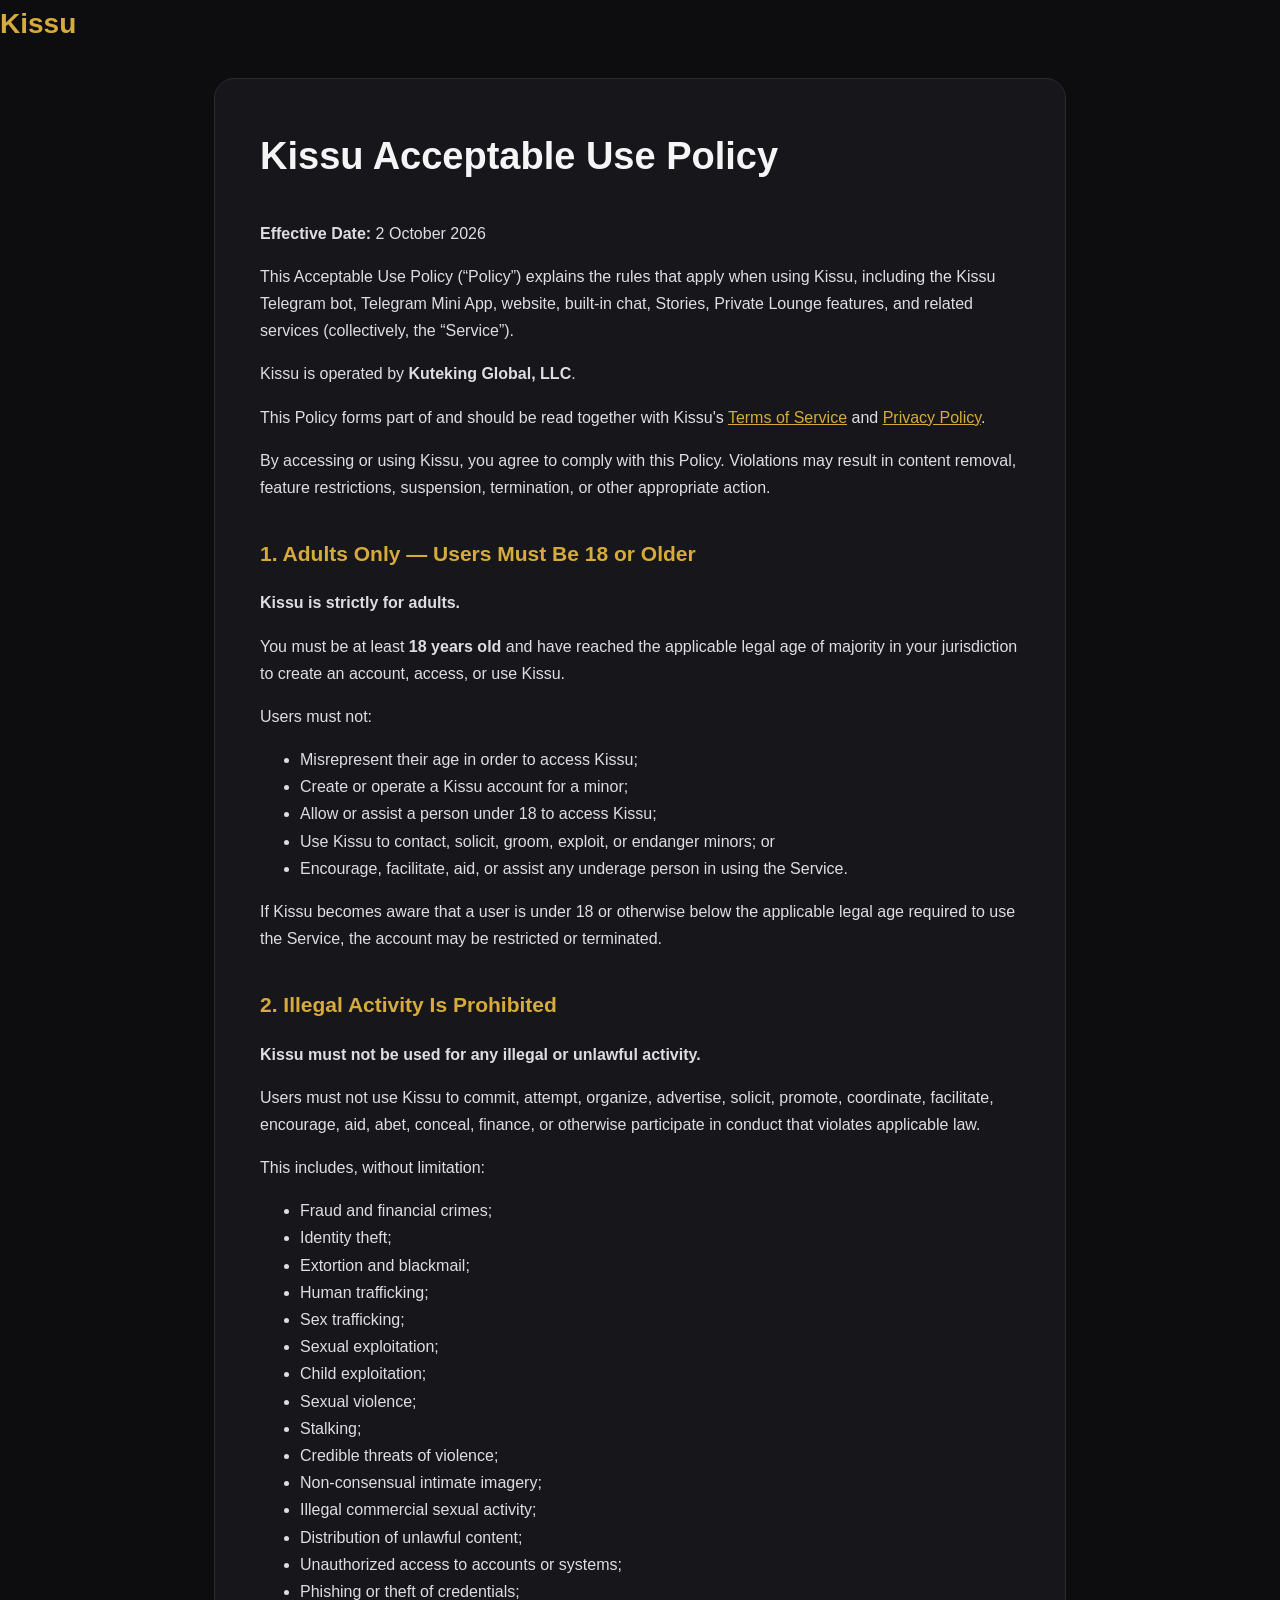
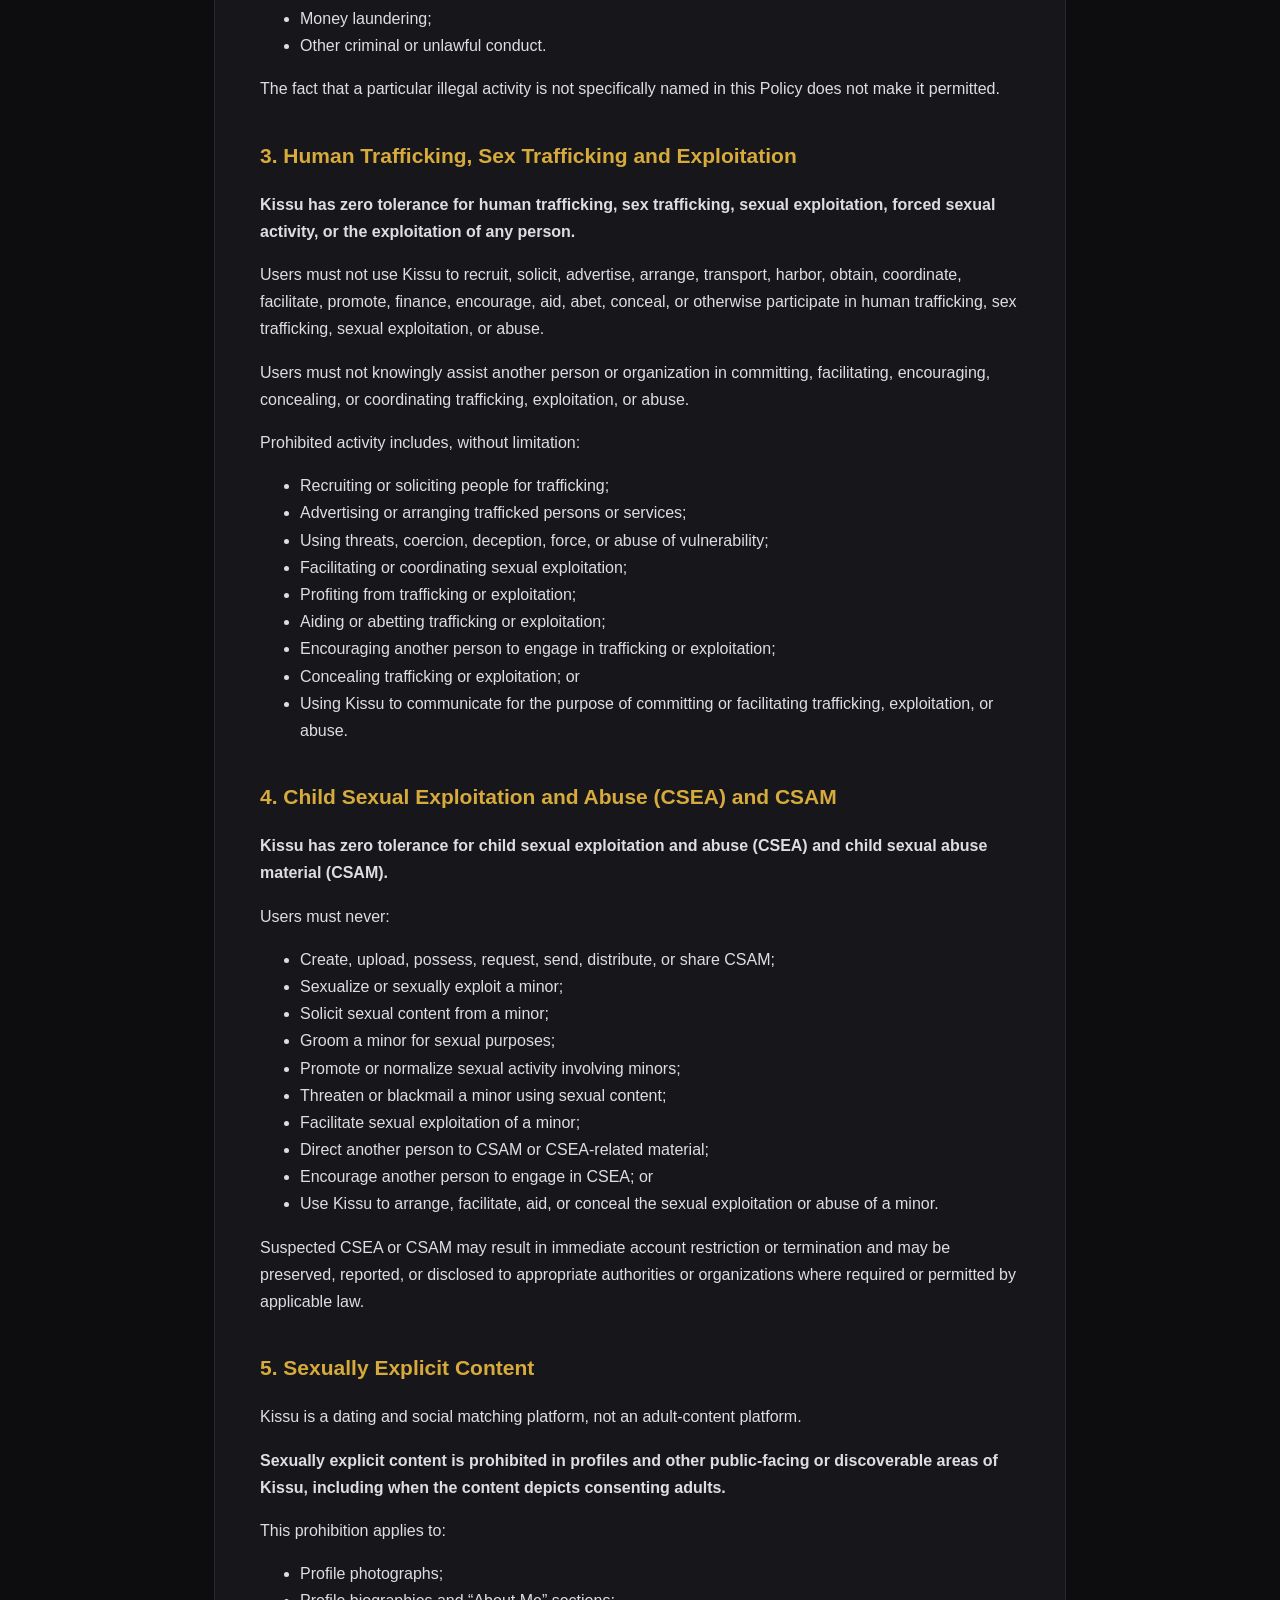
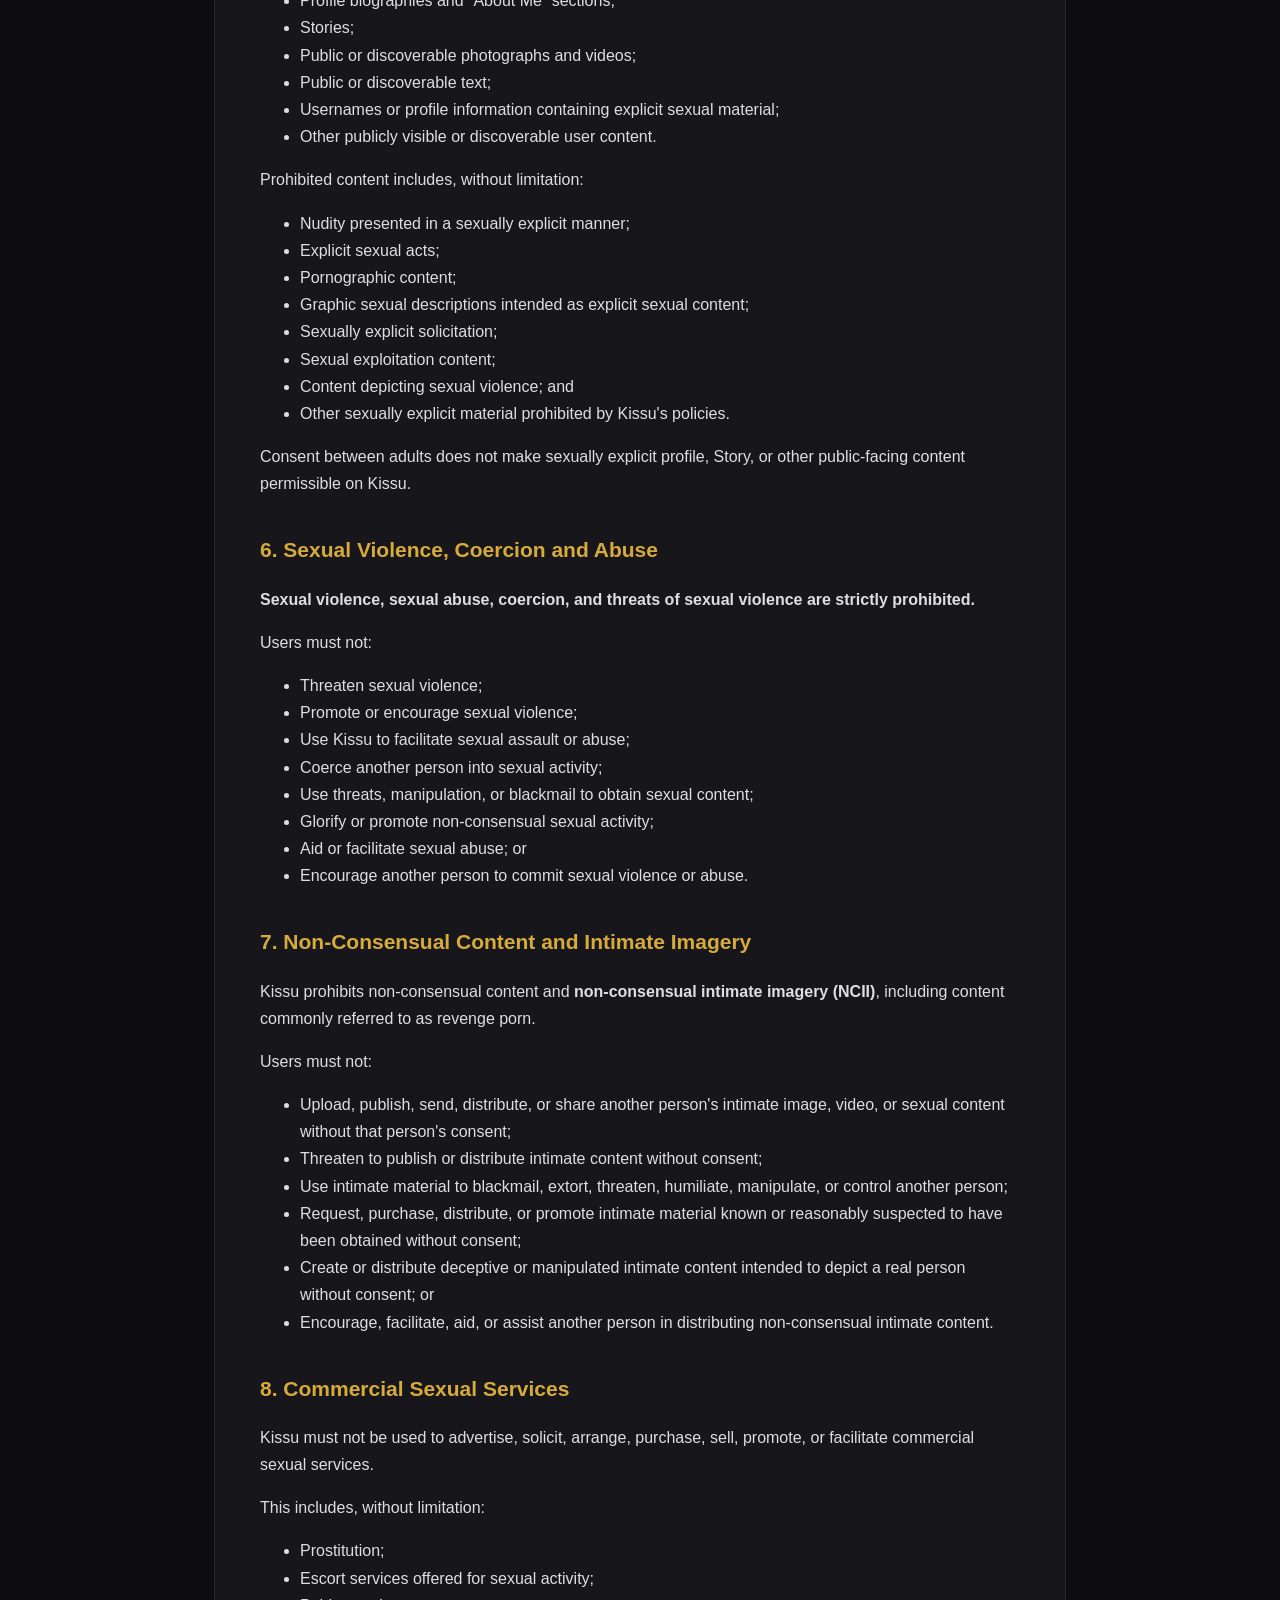
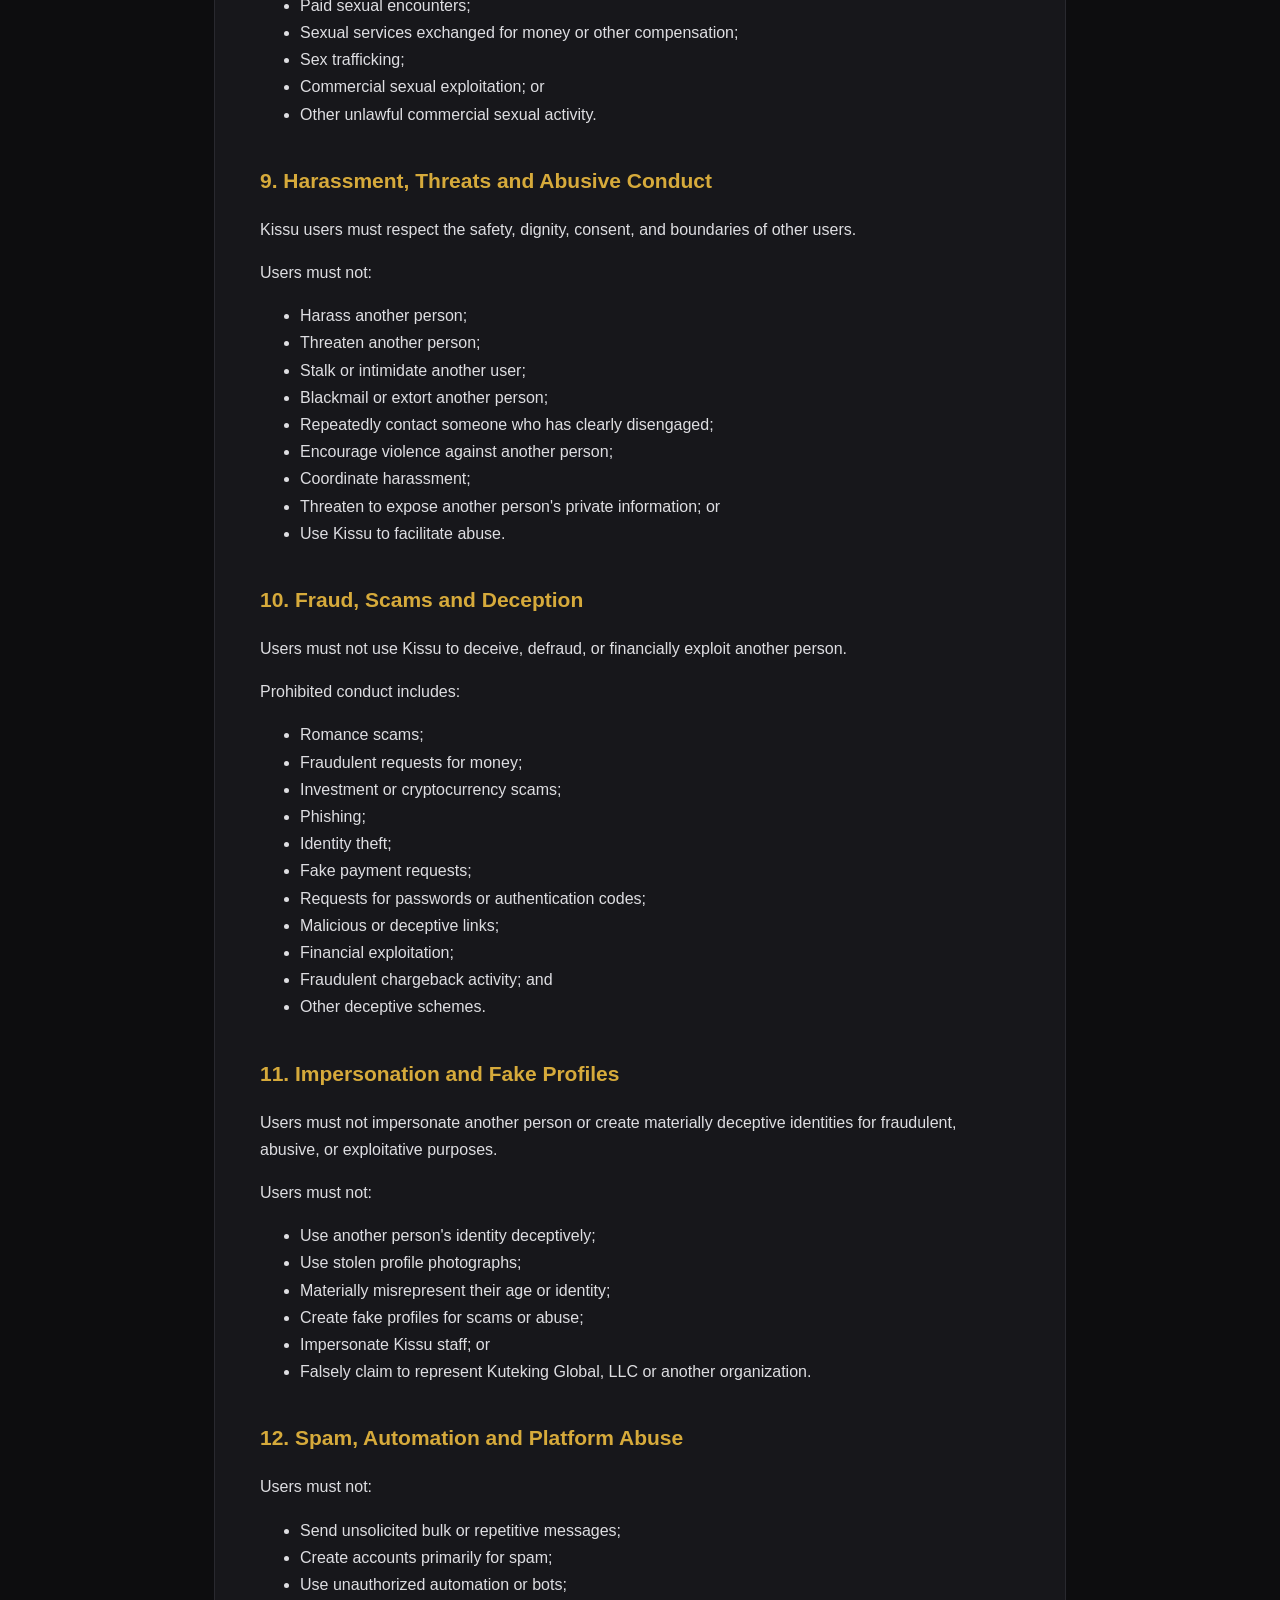
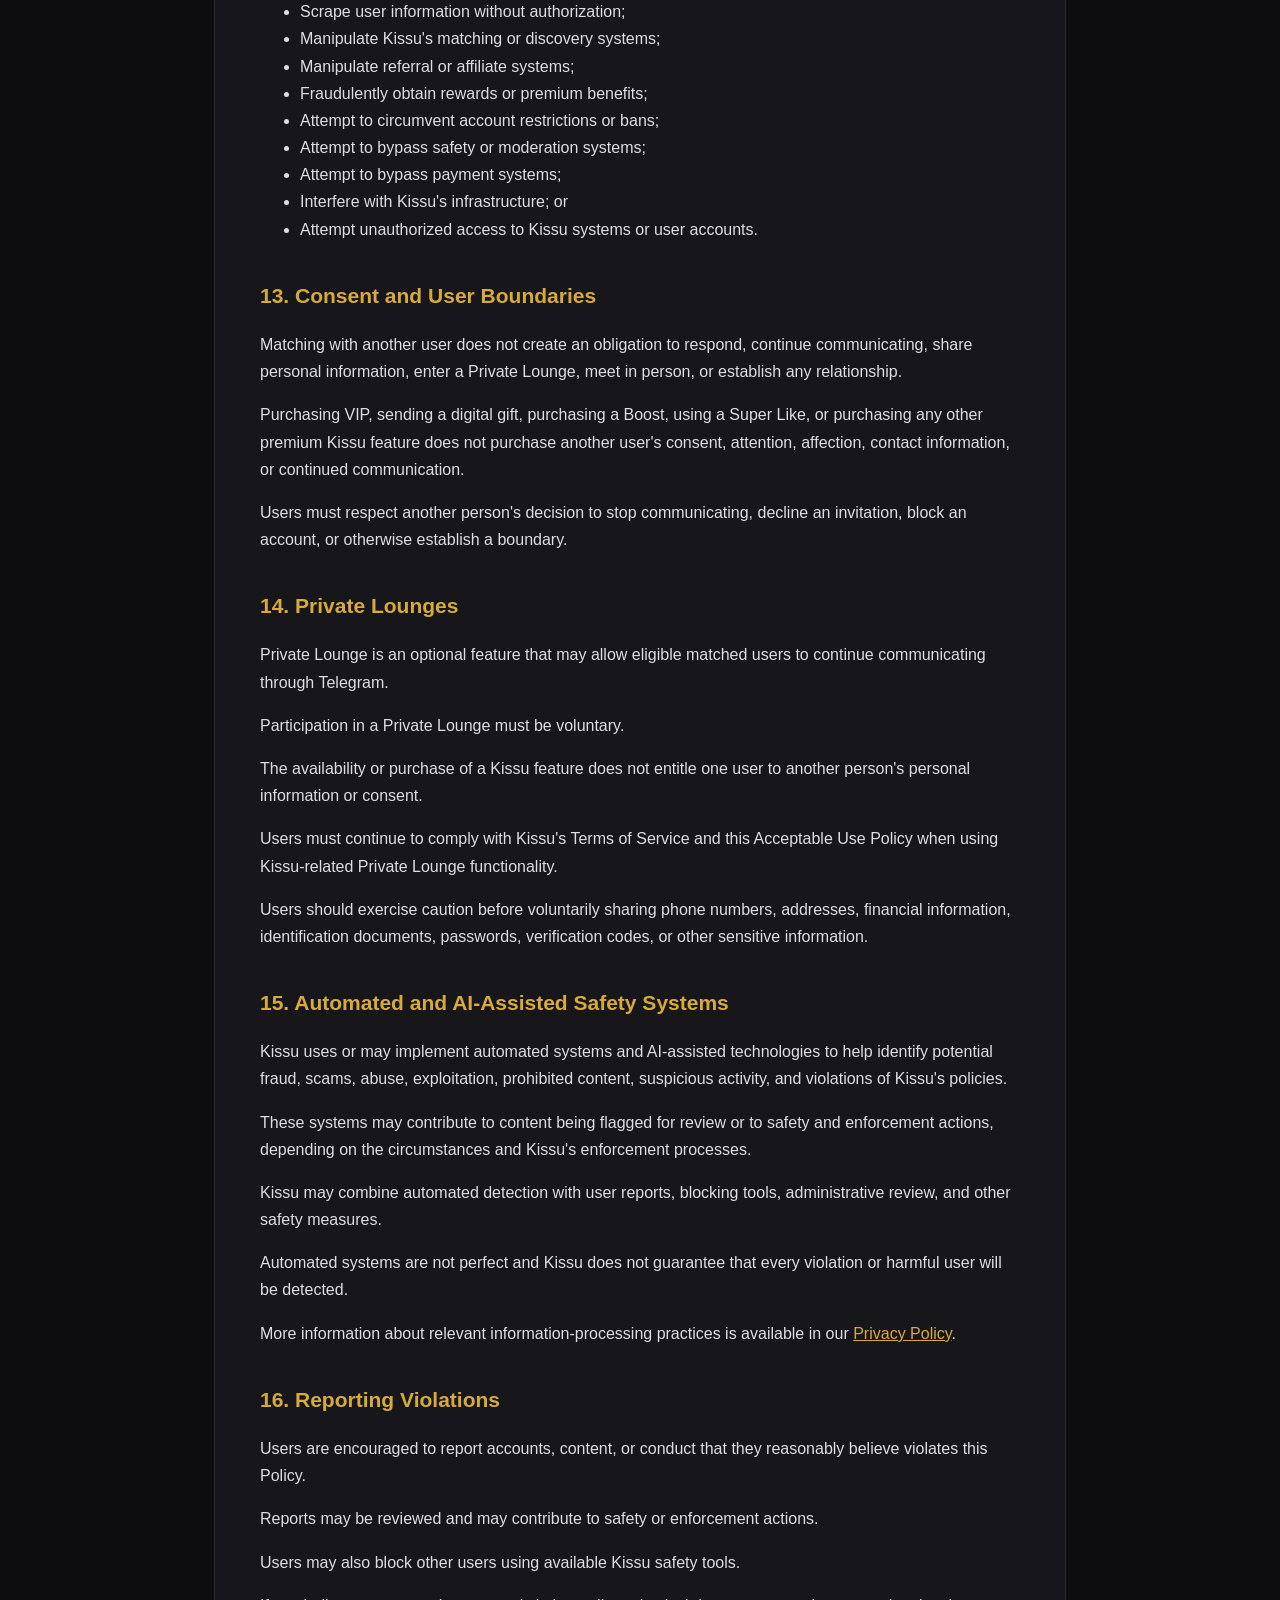
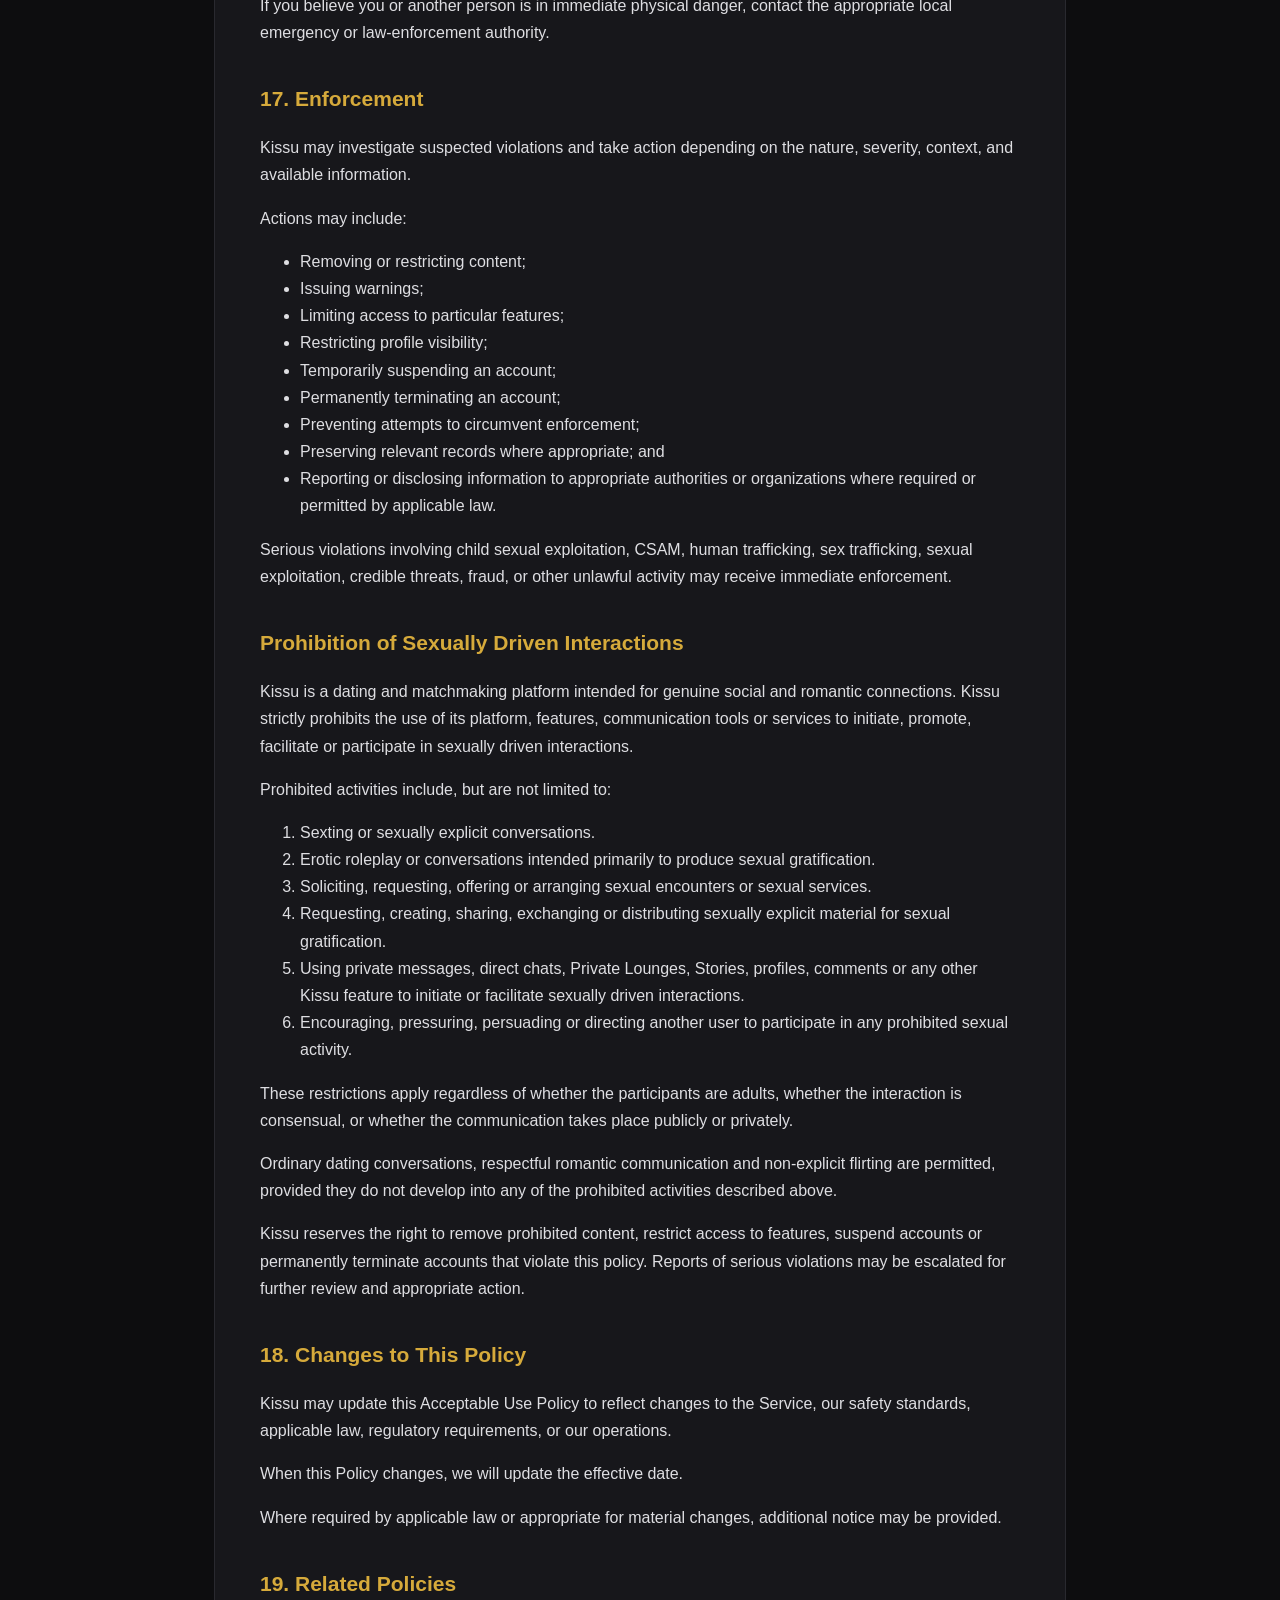
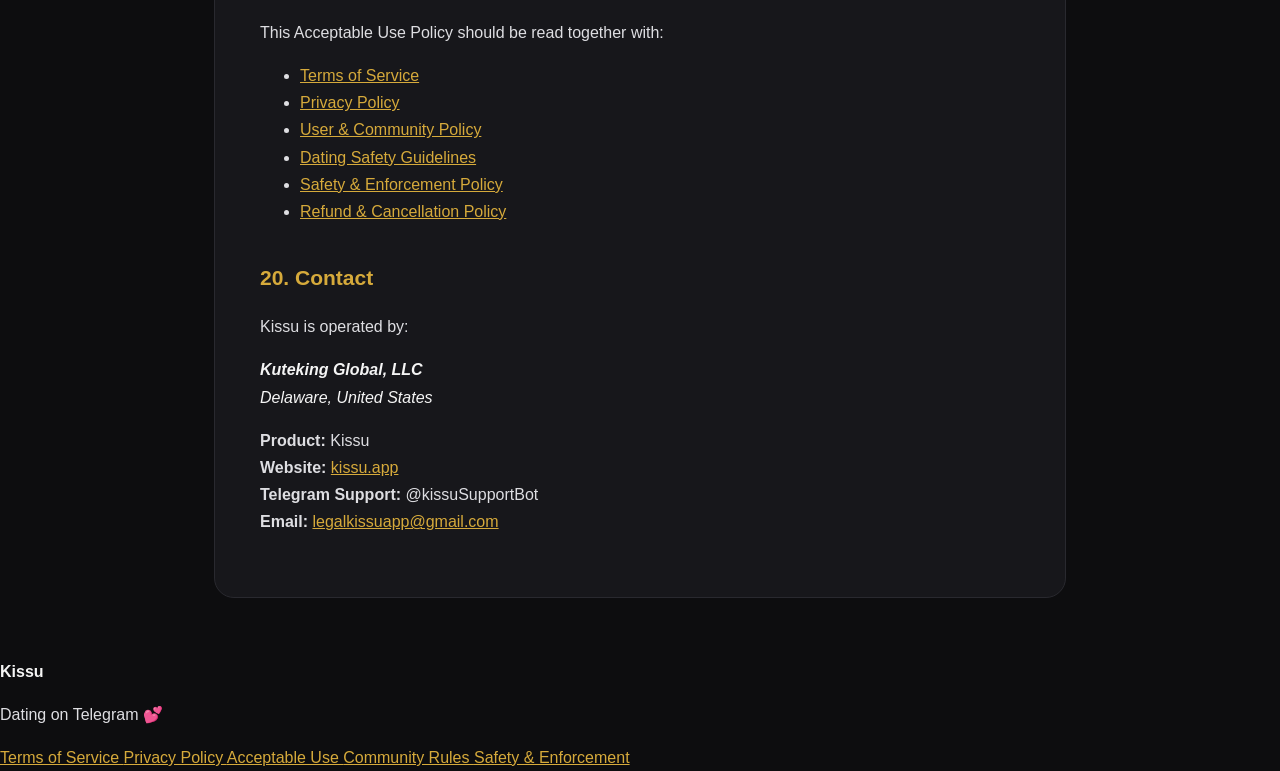
==== commit 18ae5006: "Update acceptable-use.html fix errors" ====
--- a/acceptable-use.html
+++ b/acceptable-use.html
@@ -561,6 +561,46 @@
       trafficking, sex trafficking, sexual exploitation, credible threats,
       fraud, or other unlawful activity may receive immediate enforcement.
     </p>
+    <section id="prohibition-of-sexually-driven-interactions">
+  <h2>Prohibition of Sexually Driven Interactions</h2>
+
+  <p>
+    Kissu is a dating and matchmaking platform intended for genuine social
+    and romantic connections. Kissu strictly prohibits the use of its
+    platform, features, communication tools or services to initiate,
+    promote, facilitate or participate in sexually driven interactions.
+  </p>
+
+  <p>Prohibited activities include, but are not limited to:</p>
+
+  <ol>
+    <li>Sexting or sexually explicit conversations.</li>
+    <li>Erotic roleplay or conversations intended primarily to produce sexual gratification.</li>
+    <li>Soliciting, requesting, offering or arranging sexual encounters or sexual services.</li>
+    <li>Requesting, creating, sharing, exchanging or distributing sexually explicit material for sexual gratification.</li>
+    <li>Using private messages, direct chats, Private Lounges, Stories, profiles, comments or any other Kissu feature to initiate or facilitate sexually driven interactions.</li>
+    <li>Encouraging, pressuring, persuading or directing another user to participate in any prohibited sexual activity.</li>
+  </ol>
+
+  <p>
+    These restrictions apply regardless of whether the participants are
+    adults, whether the interaction is consensual, or whether the
+    communication takes place publicly or privately.
+  </p>
+
+  <p>
+    Ordinary dating conversations, respectful romantic communication and
+    non-explicit flirting are permitted, provided they do not develop into
+    any of the prohibited activities described above.
+  </p>
+
+  <p>
+    Kissu reserves the right to remove prohibited content, restrict access
+    to features, suspend accounts or permanently terminate accounts that
+    violate this policy. Reports of serious violations may be escalated
+    for further review and appropriate action.
+  </p>
+</section>
 
 
     <h2>18. Changes to This Policy</h2>
